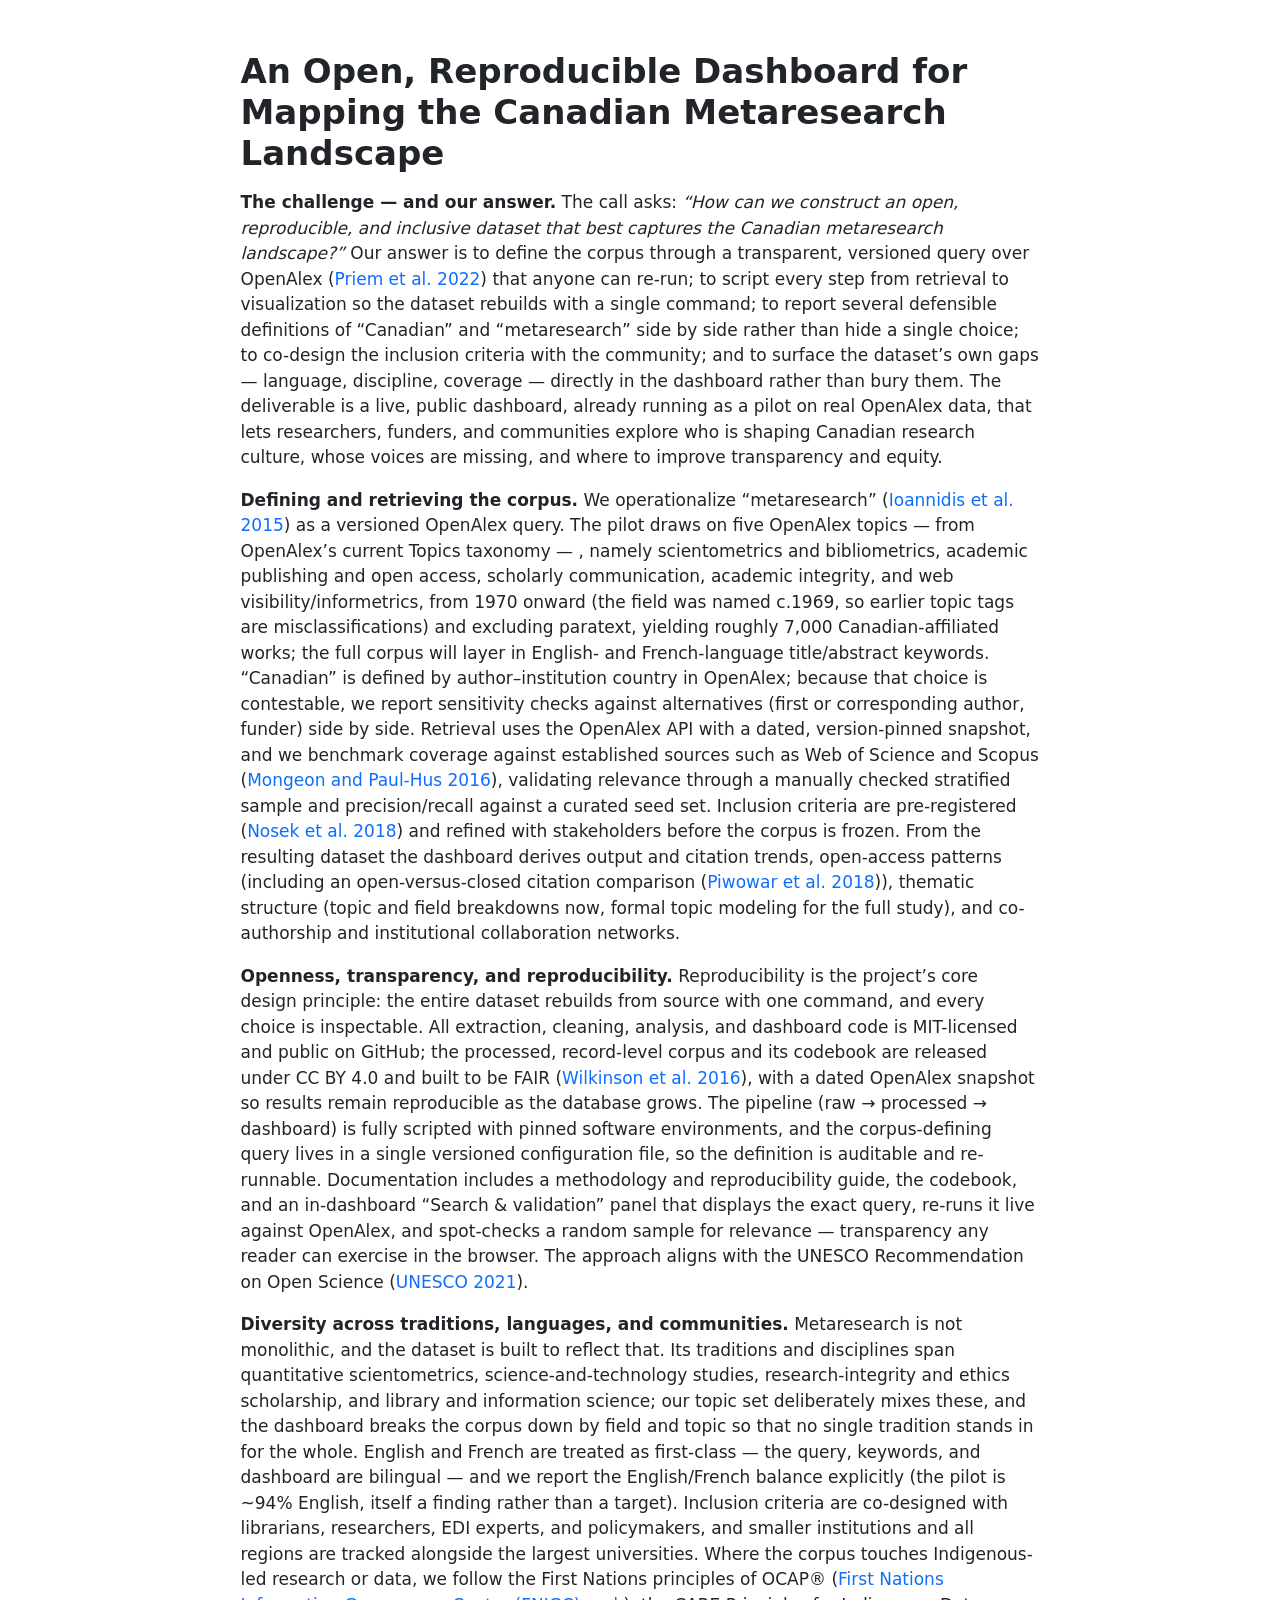
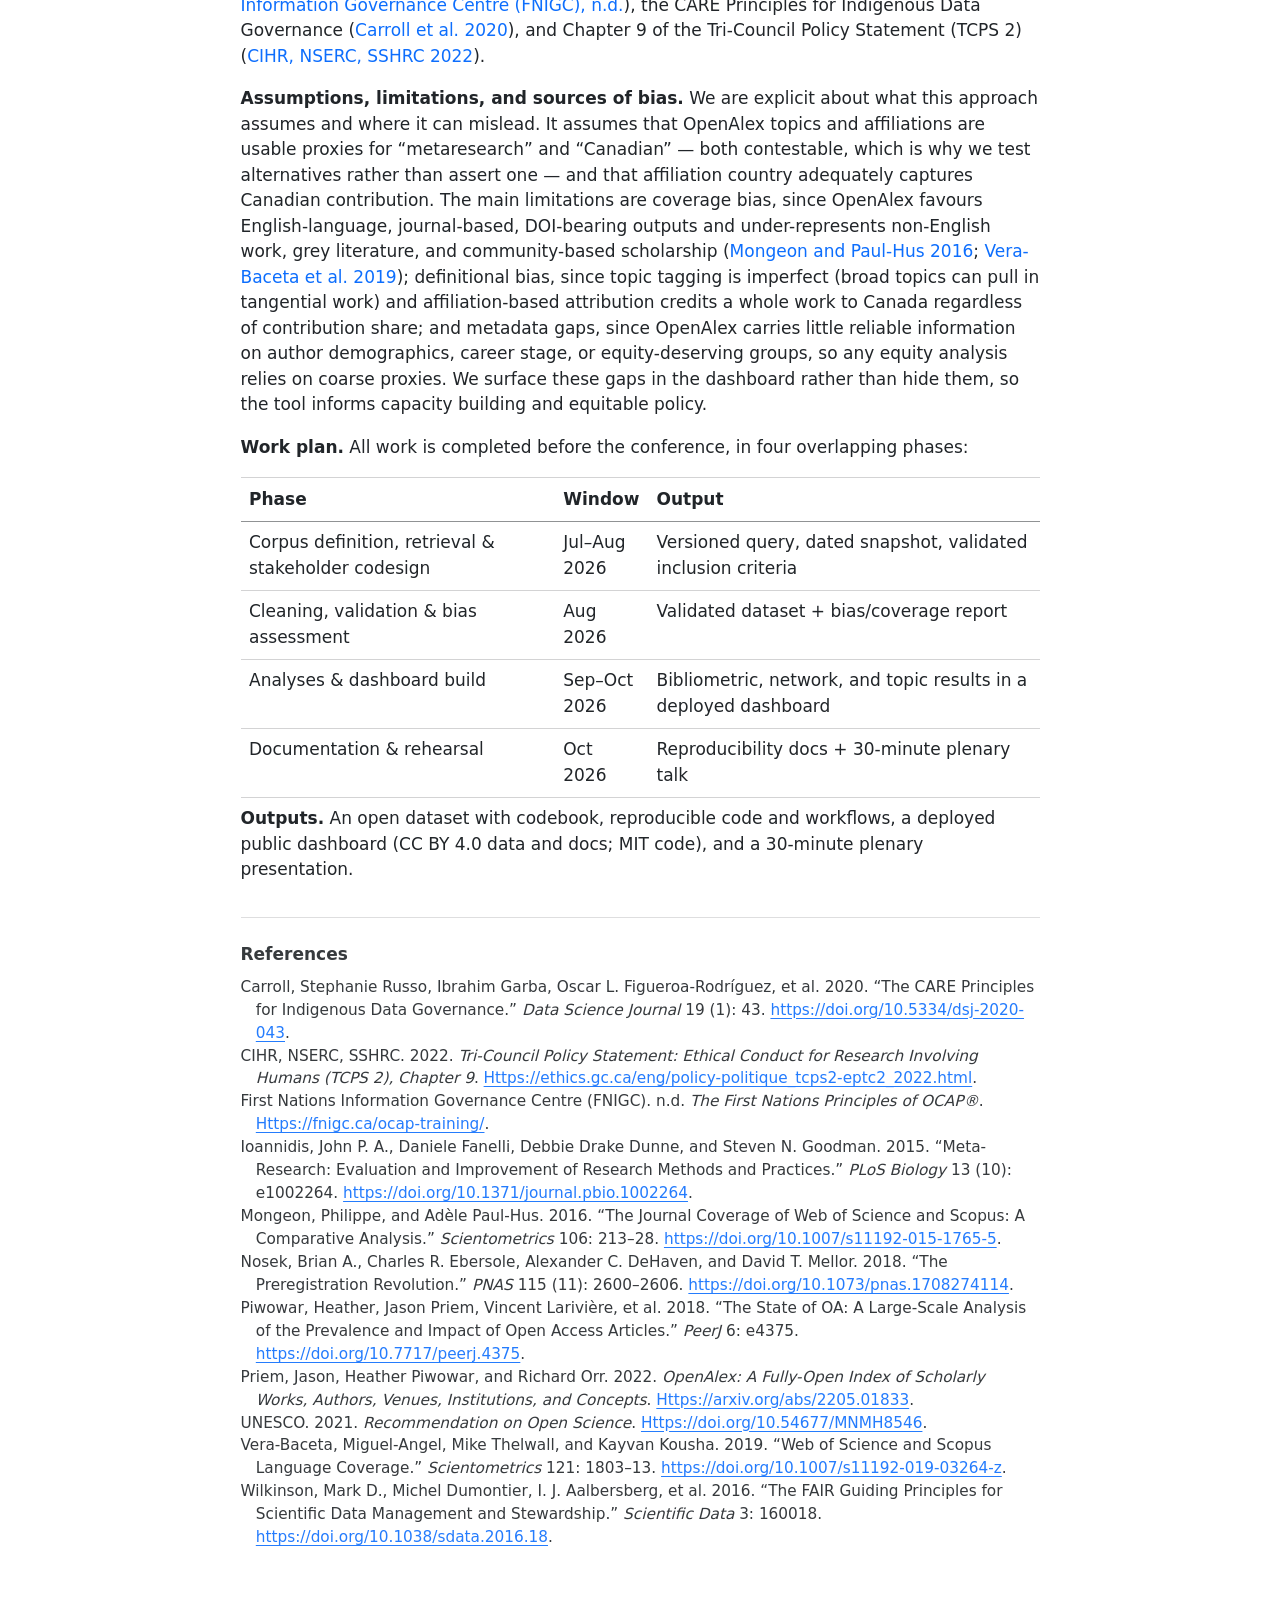
==== proposal/proposal.html @ a6f50c2b "Add 'Canadian' sensitivity panel (option 1) The proposal commits to reporting alternative definition" ====
<!DOCTYPE html>
<html xmlns="http://www.w3.org/1999/xhtml" lang="en" xml:lang="en"><head>

<meta charset="utf-8">
<meta name="generator" content="quarto-1.9.37">

<meta name="viewport" content="width=device-width, initial-scale=1.0, user-scalable=yes">


<title>proposal</title>
<style>
/* Default styles provided by pandoc.
** See https://pandoc.org/MANUAL.html#variables-for-html for config info.
*/
code{white-space: pre-wrap;}
span.smallcaps{font-variant: small-caps;}
div.columns{display: flex; gap: min(4vw, 1.5em);}
div.column{flex: auto; overflow-x: auto;}
div.hanging-indent{margin-left: 1.5em; text-indent: -1.5em;}
ul.task-list{list-style: none;}
ul.task-list li input[type="checkbox"] {
  width: 0.8em;
  margin: 0 0.8em 0.2em -1em; /* quarto-specific, see https://github.com/quarto-dev/quarto-cli/issues/4556 */ 
  vertical-align: middle;
}
/* CSS for citations */
div.csl-bib-body { }
div.csl-entry {
  clear: both;
}
.hanging-indent div.csl-entry {
  margin-left:2em;
  text-indent:-2em;
}
div.csl-left-margin {
  min-width:2em;
  float:left;
}
div.csl-right-inline {
  margin-left:2em;
  padding-left:1em;
}
div.csl-indent {
  margin-left: 2em;
}</style>


<script src="proposal_files/libs/clipboard/clipboard.min.js"></script>
<script src="proposal_files/libs/quarto-html/quarto.js" type="module"></script>
<script src="proposal_files/libs/quarto-html/tabsets/tabsets.js" type="module"></script>
<script src="proposal_files/libs/quarto-html/popper.min.js"></script>
<script src="proposal_files/libs/quarto-html/tippy.umd.min.js"></script>
<script src="proposal_files/libs/quarto-html/anchor.min.js"></script>
<link href="proposal_files/libs/quarto-html/tippy.css" rel="stylesheet">
<link href="proposal_files/libs/quarto-html/quarto-syntax-highlighting-7f8f88aac4f3542376d5c11b86a4c14d.css" rel="stylesheet" id="quarto-text-highlighting-styles">
<script src="proposal_files/libs/bootstrap/bootstrap.min.js"></script>
<link href="proposal_files/libs/bootstrap/bootstrap-icons.css" rel="stylesheet">
<link href="proposal_files/libs/bootstrap/bootstrap-138a6193a3bd40baf1e627da441a4734.min.css" rel="stylesheet" append-hash="true" id="quarto-bootstrap" data-mode="light">


</head>

<body class="fullcontent quarto-light">

<div id="quarto-content" class="page-columns page-rows-contents page-layout-article">

<main class="content" id="quarto-document-content">




<section id="an-open-reproducible-dashboard-for-mapping-the-canadian-metaresearch-landscape" class="level1">
<h1>An Open, Reproducible Dashboard for Mapping the Canadian Metaresearch Landscape</h1>
<p><strong>The challenge — and our answer.</strong> The call asks: <em>“How can we construct an open, reproducible, and inclusive dataset that best captures the Canadian metaresearch landscape?”</em> Our answer is to define the corpus through a transparent, versioned query over OpenAlex <span class="citation" data-cites="openalex">(<a href="#ref-openalex" role="doc-biblioref">Priem et al. 2022</a>)</span> that anyone can re-run; to script every step from retrieval to visualization so the dataset rebuilds with a single command; to report several defensible definitions of “Canadian” and “metaresearch” side by side rather than hide a single choice; to co-design the inclusion criteria with the community; and to surface the dataset’s own gaps — language, discipline, coverage — directly in the dashboard rather than bury them. The deliverable is a live, public dashboard, already running as a pilot on real OpenAlex data, that lets researchers, funders, and communities explore who is shaping Canadian research culture, whose voices are missing, and where to improve transparency and equity.</p>
<p><strong>Defining and retrieving the corpus.</strong> We operationalize “metaresearch” <span class="citation" data-cites="ioannidis2015metaresearch">(<a href="#ref-ioannidis2015metaresearch" role="doc-biblioref">Ioannidis et al. 2015</a>)</span> as a versioned OpenAlex query. The pilot draws on five OpenAlex topics — from OpenAlex’s current Topics taxonomy — , namely scientometrics and bibliometrics, academic publishing and open access, scholarly communication, academic integrity, and web visibility/informetrics, from 1970 onward (the field was named c.1969, so earlier topic tags are misclassifications) and excluding paratext, yielding roughly 7,000 Canadian-affiliated works; the full corpus will layer in English- and French-language title/abstract keywords. “Canadian” is defined by author–institution country in OpenAlex; because that choice is contestable, we report sensitivity checks against alternatives (first or corresponding author, funder) side by side. Retrieval uses the OpenAlex API with a dated, version-pinned snapshot, and we benchmark coverage against established sources such as Web of Science and Scopus <span class="citation" data-cites="mongeon2016coverage">(<a href="#ref-mongeon2016coverage" role="doc-biblioref">Mongeon and Paul-Hus 2016</a>)</span>, validating relevance through a manually checked stratified sample and precision/recall against a curated seed set. Inclusion criteria are pre-registered <span class="citation" data-cites="nosek2018preregistration">(<a href="#ref-nosek2018preregistration" role="doc-biblioref">Nosek et al. 2018</a>)</span> and refined with stakeholders before the corpus is frozen. From the resulting dataset the dashboard derives output and citation trends, open-access patterns (including an open-versus-closed citation comparison <span class="citation" data-cites="piwowar2018state">(<a href="#ref-piwowar2018state" role="doc-biblioref"><span class="nocase">Piwowar et al.</span> 2018</a>)</span>), thematic structure (topic and field breakdowns now, formal topic modeling for the full study), and co-authorship and institutional collaboration networks.</p>
<p><strong>Openness, transparency, and reproducibility.</strong> Reproducibility is the project’s core design principle: the entire dataset rebuilds from source with one command, and every choice is inspectable. All extraction, cleaning, analysis, and dashboard code is MIT-licensed and public on GitHub; the processed, record-level corpus and its codebook are released under CC BY 4.0 and built to be FAIR <span class="citation" data-cites="wilkinson2016fair">(<a href="#ref-wilkinson2016fair" role="doc-biblioref"><span class="nocase">Wilkinson et al.</span> 2016</a>)</span>, with a dated OpenAlex snapshot so results remain reproducible as the database grows. The pipeline (raw → processed → dashboard) is fully scripted with pinned software environments, and the corpus-defining query lives in a single versioned configuration file, so the definition is auditable and re-runnable. Documentation includes a methodology and reproducibility guide, the codebook, and an in-dashboard “Search &amp; validation” panel that displays the exact query, re-runs it live against OpenAlex, and spot-checks a random sample for relevance — transparency any reader can exercise in the browser. The approach aligns with the UNESCO Recommendation on Open Science <span class="citation" data-cites="unesco2021open">(<a href="#ref-unesco2021open" role="doc-biblioref">UNESCO 2021</a>)</span>.</p>
<p><strong>Diversity across traditions, languages, and communities.</strong> Metaresearch is not monolithic, and the dataset is built to reflect that. Its traditions and disciplines span quantitative scientometrics, science-and-technology studies, research-integrity and ethics scholarship, and library and information science; our topic set deliberately mixes these, and the dashboard breaks the corpus down by field and topic so that no single tradition stands in for the whole. English and French are treated as first-class — the query, keywords, and dashboard are bilingual — and we report the English/French balance explicitly (the pilot is ~94% English, itself a finding rather than a target). Inclusion criteria are co-designed with librarians, researchers, EDI experts, and policymakers, and smaller institutions and all regions are tracked alongside the largest universities. Where the corpus touches Indigenous-led research or data, we follow the First Nations principles of OCAP® <span class="citation" data-cites="fnigc_ocap">(<a href="#ref-fnigc_ocap" role="doc-biblioref">First Nations Information Governance Centre (FNIGC), n.d.</a>)</span>, the CARE Principles for Indigenous Data Governance <span class="citation" data-cites="carroll2020care">(<a href="#ref-carroll2020care" role="doc-biblioref"><span class="nocase">Carroll et al.</span> 2020</a>)</span>, and Chapter 9 of the Tri-Council Policy Statement (TCPS 2) <span class="citation" data-cites="tcps2_2022">(<a href="#ref-tcps2_2022" role="doc-biblioref">CIHR, NSERC, SSHRC 2022</a>)</span>.</p>
<p><strong>Assumptions, limitations, and sources of bias.</strong> We are explicit about what this approach assumes and where it can mislead. It assumes that OpenAlex topics and affiliations are usable proxies for “metaresearch” and “Canadian” — both contestable, which is why we test alternatives rather than assert one — and that affiliation country adequately captures Canadian contribution. The main limitations are coverage bias, since OpenAlex favours English-language, journal-based, DOI-bearing outputs and under-represents non-English work, grey literature, and community-based scholarship <span class="citation" data-cites="mongeon2016coverage vera2019language">(<a href="#ref-mongeon2016coverage" role="doc-biblioref">Mongeon and Paul-Hus 2016</a>; <a href="#ref-vera2019language" role="doc-biblioref">Vera-Baceta et al. 2019</a>)</span>; definitional bias, since topic tagging is imperfect (broad topics can pull in tangential work) and affiliation-based attribution credits a whole work to Canada regardless of contribution share; and metadata gaps, since OpenAlex carries little reliable information on author demographics, career stage, or equity-deserving groups, so any equity analysis relies on coarse proxies. We surface these gaps in the dashboard rather than hide them, so the tool informs capacity building and equitable policy.</p>
<p><strong>Work plan.</strong> All work is completed before the conference, in four overlapping phases:</p>
<table class="caption-top table">
<colgroup>
<col style="width: 40%">
<col style="width: 9%">
<col style="width: 50%">
</colgroup>
<thead>
<tr class="header">
<th>Phase</th>
<th>Window</th>
<th>Output</th>
</tr>
</thead>
<tbody>
<tr class="odd">
<td>Corpus definition, retrieval &amp; stakeholder codesign</td>
<td>Jul–Aug 2026</td>
<td>Versioned query, dated snapshot, validated inclusion criteria</td>
</tr>
<tr class="even">
<td>Cleaning, validation &amp; bias assessment</td>
<td>Aug 2026</td>
<td>Validated dataset + bias/coverage report</td>
</tr>
<tr class="odd">
<td>Analyses &amp; dashboard build</td>
<td>Sep–Oct 2026</td>
<td>Bibliometric, network, and topic results in a deployed dashboard</td>
</tr>
<tr class="even">
<td>Documentation &amp; rehearsal</td>
<td>Oct 2026</td>
<td>Reproducibility docs + 30-minute plenary talk</td>
</tr>
</tbody>
</table>
<p><strong>Outputs.</strong> An open dataset with codebook, reproducible code and workflows, a deployed public dashboard (CC BY 4.0 data and docs; MIT code), and a 30-minute plenary presentation.</p>
<section id="references" class="level2 unnumbered">


</section>
</section>

<div id="quarto-appendix" class="default"><section class="quarto-appendix-contents" role="doc-bibliography" id="quarto-bibliography"><h2 class="anchored quarto-appendix-heading">References</h2><div id="refs" class="references csl-bib-body hanging-indent" role="list">
<div id="ref-carroll2020care" class="csl-entry" role="listitem">
<span class="nocase">Carroll, Stephanie Russo, Ibrahim Garba, Oscar L. Figueroa-Rodrı́guez, et al.</span> 2020. <span>“The CARE Principles for Indigenous Data Governance.”</span> <em>Data Science Journal</em> 19 (1): 43. <a href="https://doi.org/10.5334/dsj-2020-043">https://doi.org/10.5334/dsj-2020-043</a>.
</div>
<div id="ref-tcps2_2022" class="csl-entry" role="listitem">
CIHR, NSERC, SSHRC. 2022. <em>Tri-Council Policy Statement: Ethical Conduct for Research Involving Humans (TCPS 2), Chapter 9</em>. <a href="https://ethics.gc.ca/eng/policy-politique_tcps2-eptc2_2022.html" class="uri">Https://ethics.gc.ca/eng/policy-politique_tcps2-eptc2_2022.html</a>.
</div>
<div id="ref-fnigc_ocap" class="csl-entry" role="listitem">
First Nations Information Governance Centre (FNIGC). n.d. <em>The First Nations Principles of OCAP®</em>. <a href="https://fnigc.ca/ocap-training/" class="uri">Https://fnigc.ca/ocap-training/</a>.
</div>
<div id="ref-ioannidis2015metaresearch" class="csl-entry" role="listitem">
Ioannidis, John P. A., Daniele Fanelli, Debbie Drake Dunne, and Steven N. Goodman. 2015. <span>“Meta-Research: Evaluation and Improvement of Research Methods and Practices.”</span> <em>PLoS Biology</em> 13 (10): e1002264. <a href="https://doi.org/10.1371/journal.pbio.1002264">https://doi.org/10.1371/journal.pbio.1002264</a>.
</div>
<div id="ref-mongeon2016coverage" class="csl-entry" role="listitem">
Mongeon, Philippe, and Adèle Paul-Hus. 2016. <span>“The Journal Coverage of Web of Science and Scopus: A Comparative Analysis.”</span> <em>Scientometrics</em> 106: 213–28. <a href="https://doi.org/10.1007/s11192-015-1765-5">https://doi.org/10.1007/s11192-015-1765-5</a>.
</div>
<div id="ref-nosek2018preregistration" class="csl-entry" role="listitem">
Nosek, Brian A., Charles R. Ebersole, Alexander C. DeHaven, and David T. Mellor. 2018. <span>“The Preregistration Revolution.”</span> <em>PNAS</em> 115 (11): 2600–2606. <a href="https://doi.org/10.1073/pnas.1708274114">https://doi.org/10.1073/pnas.1708274114</a>.
</div>
<div id="ref-piwowar2018state" class="csl-entry" role="listitem">
<span class="nocase">Piwowar, Heather, Jason Priem, Vincent Larivière, et al.</span> 2018. <span>“The State of OA: A Large-Scale Analysis of the Prevalence and Impact of Open Access Articles.”</span> <em>PeerJ</em> 6: e4375. <a href="https://doi.org/10.7717/peerj.4375">https://doi.org/10.7717/peerj.4375</a>.
</div>
<div id="ref-openalex" class="csl-entry" role="listitem">
Priem, Jason, Heather Piwowar, and Richard Orr. 2022. <em>OpenAlex: A Fully-Open Index of Scholarly Works, Authors, Venues, Institutions, and Concepts</em>. <a href="https://arxiv.org/abs/2205.01833" class="uri">Https://arxiv.org/abs/2205.01833</a>.
</div>
<div id="ref-unesco2021open" class="csl-entry" role="listitem">
UNESCO. 2021. <em>Recommendation on Open Science</em>. <a href="https://doi.org/10.54677/MNMH8546" class="uri">Https://doi.org/10.54677/MNMH8546</a>.
</div>
<div id="ref-vera2019language" class="csl-entry" role="listitem">
Vera-Baceta, Miguel-Angel, Mike Thelwall, and Kayvan Kousha. 2019. <span>“Web of Science and Scopus Language Coverage.”</span> <em>Scientometrics</em> 121: 1803–13. <a href="https://doi.org/10.1007/s11192-019-03264-z">https://doi.org/10.1007/s11192-019-03264-z</a>.
</div>
<div id="ref-wilkinson2016fair" class="csl-entry" role="listitem">
<span class="nocase">Wilkinson, Mark D., Michel Dumontier, I. J. Aalbersberg, et al.</span> 2016. <span>“The FAIR Guiding Principles for Scientific Data Management and Stewardship.”</span> <em>Scientific Data</em> 3: 160018. <a href="https://doi.org/10.1038/sdata.2016.18">https://doi.org/10.1038/sdata.2016.18</a>.
</div>
</div></section></div></main>
<!-- /main column -->
<script id="quarto-html-after-body" type="application/javascript">
  window.document.addEventListener("DOMContentLoaded", function (event) {
    const icon = "";
    const anchorJS = new window.AnchorJS();
    anchorJS.options = {
      placement: 'right',
      icon: icon
    };
    anchorJS.add('.anchored');
    const isCodeAnnotation = (el) => {
      for (const clz of el.classList) {
        if (clz.startsWith('code-annotation-')) {                     
          return true;
        }
      }
      return false;
    }
    const onCopySuccess = function(e) {
      // button target
      const button = e.trigger;
      // don't keep focus
      button.blur();
      // flash "checked"
      button.classList.add('code-copy-button-checked');
      var currentTitle = button.getAttribute("title");
      button.setAttribute("title", "Copied!");
      let tooltip;
      if (window.bootstrap) {
        button.setAttribute("data-bs-toggle", "tooltip");
        button.setAttribute("data-bs-placement", "left");
        button.setAttribute("data-bs-title", "Copied!");
        tooltip = new bootstrap.Tooltip(button, 
          { trigger: "manual", 
            customClass: "code-copy-button-tooltip",
            offset: [0, -8]});
        tooltip.show();    
      }
      setTimeout(function() {
        if (tooltip) {
          tooltip.hide();
          button.removeAttribute("data-bs-title");
          button.removeAttribute("data-bs-toggle");
          button.removeAttribute("data-bs-placement");
        }
        button.setAttribute("title", currentTitle);
        button.classList.remove('code-copy-button-checked');
      }, 1000);
      // clear code selection
      e.clearSelection();
    }
    const getTextToCopy = function(trigger) {
      const outerScaffold = trigger.parentElement.cloneNode(true);
      const codeEl = outerScaffold.querySelector('code');
      for (const childEl of codeEl.children) {
        if (isCodeAnnotation(childEl)) {
          childEl.remove();
        }
      }
      return codeEl.innerText;
    }
    const clipboard = new window.ClipboardJS('.code-copy-button:not([data-in-quarto-modal])', {
      text: getTextToCopy
    });
    clipboard.on('success', onCopySuccess);
    if (window.document.getElementById('quarto-embedded-source-code-modal')) {
      const clipboardModal = new window.ClipboardJS('.code-copy-button[data-in-quarto-modal]', {
        text: getTextToCopy,
        container: window.document.getElementById('quarto-embedded-source-code-modal')
      });
      clipboardModal.on('success', onCopySuccess);
    }
      var localhostRegex = new RegExp(/^(?:http|https):\/\/localhost\:?[0-9]*\//);
      var mailtoRegex = new RegExp(/^mailto:/);
        var filterRegex = new RegExp('/' + window.location.host + '/');
      var isInternal = (href) => {
          return filterRegex.test(href) || localhostRegex.test(href) || mailtoRegex.test(href);
      }
      // Inspect non-navigation links and adorn them if external
     var links = window.document.querySelectorAll('a[href]:not(.nav-link):not(.navbar-brand):not(.toc-action):not(.sidebar-link):not(.sidebar-item-toggle):not(.pagination-link):not(.no-external):not([aria-hidden]):not(.dropdown-item):not(.quarto-navigation-tool):not(.about-link)');
      for (var i=0; i<links.length; i++) {
        const link = links[i];
        if (!isInternal(link.href)) {
          // undo the damage that might have been done by quarto-nav.js in the case of
          // links that we want to consider external
          if (link.dataset.originalHref !== undefined) {
            link.href = link.dataset.originalHref;
          }
        }
      }
    function tippyHover(el, contentFn, onTriggerFn, onUntriggerFn) {
      const config = {
        allowHTML: true,
        maxWidth: 500,
        delay: 100,
        arrow: false,
        appendTo: function(el) {
            return el.parentElement;
        },
        interactive: true,
        interactiveBorder: 10,
        theme: 'quarto',
        placement: 'bottom-start',
      };
      if (contentFn) {
        config.content = contentFn;
      }
      if (onTriggerFn) {
        config.onTrigger = onTriggerFn;
      }
      if (onUntriggerFn) {
        config.onUntrigger = onUntriggerFn;
      }
      window.tippy(el, config); 
    }
    const noterefs = window.document.querySelectorAll('a[role="doc-noteref"]');
    for (var i=0; i<noterefs.length; i++) {
      const ref = noterefs[i];
      tippyHover(ref, function() {
        // use id or data attribute instead here
        let href = ref.getAttribute('data-footnote-href') || ref.getAttribute('href');
        try { href = new URL(href).hash; } catch {}
        const id = href.replace(/^#\/?/, "");
        const note = window.document.getElementById(id);
        if (note) {
          return note.innerHTML;
        } else {
          return "";
        }
      });
    }
    const xrefs = window.document.querySelectorAll('a.quarto-xref');
    const processXRef = (id, note) => {
      // Strip column container classes
      const stripColumnClz = (el) => {
        el.classList.remove("page-full", "page-columns");
        if (el.children) {
          for (const child of el.children) {
            stripColumnClz(child);
          }
        }
      }
      stripColumnClz(note)
      if (id === null || id.startsWith('sec-')) {
        // Special case sections, only their first couple elements
        const container = document.createElement("div");
        if (note.children && note.children.length > 2) {
          container.appendChild(note.children[0].cloneNode(true));
          for (let i = 1; i < note.children.length; i++) {
            const child = note.children[i];
            if (child.tagName === "P" && child.innerText === "") {
              continue;
            } else {
              container.appendChild(child.cloneNode(true));
              break;
            }
          }
          if (window.Quarto?.typesetMath) {
            window.Quarto.typesetMath(container);
          }
          return container.innerHTML
        } else {
          if (window.Quarto?.typesetMath) {
            window.Quarto.typesetMath(note);
          }
          return note.innerHTML;
        }
      } else {
        // Remove any anchor links if they are present
        const anchorLink = note.querySelector('a.anchorjs-link');
        if (anchorLink) {
          anchorLink.remove();
        }
        if (window.Quarto?.typesetMath) {
          window.Quarto.typesetMath(note);
        }
        if (note.classList.contains("callout")) {
          return note.outerHTML;
        } else {
          return note.innerHTML;
        }
      }
    }
    for (var i=0; i<xrefs.length; i++) {
      const xref = xrefs[i];
      tippyHover(xref, undefined, function(instance) {
        instance.disable();
        let url = xref.getAttribute('href');
        let hash = undefined; 
        if (url.startsWith('#')) {
          hash = url;
        } else {
          try { hash = new URL(url).hash; } catch {}
        }
        if (hash) {
          const id = hash.replace(/^#\/?/, "");
          const note = window.document.getElementById(id);
          if (note !== null) {
            try {
              const html = processXRef(id, note.cloneNode(true));
              instance.setContent(html);
            } finally {
              instance.enable();
              instance.show();
            }
          } else {
            // See if we can fetch this
            fetch(url.split('#')[0])
            .then(res => res.text())
            .then(html => {
              const parser = new DOMParser();
              const htmlDoc = parser.parseFromString(html, "text/html");
              const note = htmlDoc.getElementById(id);
              if (note !== null) {
                const html = processXRef(id, note);
                instance.setContent(html);
              } 
            }).finally(() => {
              instance.enable();
              instance.show();
            });
          }
        } else {
          // See if we can fetch a full url (with no hash to target)
          // This is a special case and we should probably do some content thinning / targeting
          fetch(url)
          .then(res => res.text())
          .then(html => {
            const parser = new DOMParser();
            const htmlDoc = parser.parseFromString(html, "text/html");
            const note = htmlDoc.querySelector('main.content');
            if (note !== null) {
              // This should only happen for chapter cross references
              // (since there is no id in the URL)
              // remove the first header
              if (note.children.length > 0 && note.children[0].tagName === "HEADER") {
                note.children[0].remove();
              }
              const html = processXRef(null, note);
              instance.setContent(html);
            } 
          }).finally(() => {
            instance.enable();
            instance.show();
          });
        }
      }, function(instance) {
      });
    }
        let selectedAnnoteEl;
        const selectorForAnnotation = ( cell, annotation) => {
          let cellAttr = 'data-code-cell="' + cell + '"';
          let lineAttr = 'data-code-annotation="' +  annotation + '"';
          const selector = 'span[' + cellAttr + '][' + lineAttr + ']';
          return selector;
        }
        const selectCodeLines = (annoteEl) => {
          const doc = window.document;
          const targetCell = annoteEl.getAttribute("data-target-cell");
          const targetAnnotation = annoteEl.getAttribute("data-target-annotation");
          const annoteSpan = window.document.querySelector(selectorForAnnotation(targetCell, targetAnnotation));
          const lines = annoteSpan.getAttribute("data-code-lines").split(",");
          const lineIds = lines.map((line) => {
            return targetCell + "-" + line;
          })
          let top = null;
          let height = null;
          let parent = null;
          if (lineIds.length > 0) {
              //compute the position of the single el (top and bottom and make a div)
              const el = window.document.getElementById(lineIds[0]);
              top = el.offsetTop;
              height = el.offsetHeight;
              parent = el.parentElement.parentElement;
            if (lineIds.length > 1) {
              const lastEl = window.document.getElementById(lineIds[lineIds.length - 1]);
              const bottom = lastEl.offsetTop + lastEl.offsetHeight;
              height = bottom - top;
            }
            if (top !== null && height !== null && parent !== null) {
              // cook up a div (if necessary) and position it 
              let div = window.document.getElementById("code-annotation-line-highlight");
              if (div === null) {
                div = window.document.createElement("div");
                div.setAttribute("id", "code-annotation-line-highlight");
                div.style.position = 'absolute';
                parent.appendChild(div);
              }
              div.style.top = top - 2 + "px";
              div.style.height = height + 4 + "px";
              div.style.left = 0;
              let gutterDiv = window.document.getElementById("code-annotation-line-highlight-gutter");
              if (gutterDiv === null) {
                gutterDiv = window.document.createElement("div");
                gutterDiv.setAttribute("id", "code-annotation-line-highlight-gutter");
                gutterDiv.style.position = 'absolute';
                const codeCell = window.document.getElementById(targetCell);
                const gutter = codeCell.querySelector('.code-annotation-gutter');
                gutter.appendChild(gutterDiv);
              }
              gutterDiv.style.top = top - 2 + "px";
              gutterDiv.style.height = height + 4 + "px";
            }
            selectedAnnoteEl = annoteEl;
          }
        };
        const unselectCodeLines = () => {
          const elementsIds = ["code-annotation-line-highlight", "code-annotation-line-highlight-gutter"];
          elementsIds.forEach((elId) => {
            const div = window.document.getElementById(elId);
            if (div) {
              div.remove();
            }
          });
          selectedAnnoteEl = undefined;
        };
          // Handle positioning of the toggle
      window.addEventListener(
        "resize",
        throttle(() => {
          elRect = undefined;
          if (selectedAnnoteEl) {
            selectCodeLines(selectedAnnoteEl);
          }
        }, 10)
      );
      function throttle(fn, ms) {
      let throttle = false;
      let timer;
        return (...args) => {
          if(!throttle) { // first call gets through
              fn.apply(this, args);
              throttle = true;
          } else { // all the others get throttled
              if(timer) clearTimeout(timer); // cancel #2
              timer = setTimeout(() => {
                fn.apply(this, args);
                timer = throttle = false;
              }, ms);
          }
        };
      }
        // Attach click handler to the DT
        const annoteDls = window.document.querySelectorAll('dt[data-target-cell]');
        for (const annoteDlNode of annoteDls) {
          annoteDlNode.addEventListener('click', (event) => {
            const clickedEl = event.target;
            if (clickedEl !== selectedAnnoteEl) {
              unselectCodeLines();
              const activeEl = window.document.querySelector('dt[data-target-cell].code-annotation-active');
              if (activeEl) {
                activeEl.classList.remove('code-annotation-active');
              }
              selectCodeLines(clickedEl);
              clickedEl.classList.add('code-annotation-active');
            } else {
              // Unselect the line
              unselectCodeLines();
              clickedEl.classList.remove('code-annotation-active');
            }
          });
        }
    const findCites = (el) => {
      const parentEl = el.parentElement;
      if (parentEl) {
        const cites = parentEl.dataset.cites;
        if (cites) {
          return {
            el,
            cites: cites.split(' ')
          };
        } else {
          return findCites(el.parentElement)
        }
      } else {
        return undefined;
      }
    };
    var bibliorefs = window.document.querySelectorAll('a[role="doc-biblioref"]');
    for (var i=0; i<bibliorefs.length; i++) {
      const ref = bibliorefs[i];
      const citeInfo = findCites(ref);
      if (citeInfo) {
        tippyHover(citeInfo.el, function() {
          var popup = window.document.createElement('div');
          citeInfo.cites.forEach(function(cite) {
            var citeDiv = window.document.createElement('div');
            citeDiv.classList.add('hanging-indent');
            citeDiv.classList.add('csl-entry');
            var biblioDiv = window.document.getElementById('ref-' + cite);
            if (biblioDiv) {
              citeDiv.innerHTML = biblioDiv.innerHTML;
            }
            popup.appendChild(citeDiv);
          });
          return popup.innerHTML;
        });
      }
    }
  });
  </script>
</div> <!-- /content -->




</body></html>
---- proposal/proposal_files/libs/quarto-html/tippy.css ----
.tippy-box[data-animation=fade][data-state=hidden]{opacity:0}[data-tippy-root]{max-width:calc(100vw - 10px)}.tippy-box{position:relative;background-color:#333;color:#fff;border-radius:4px;font-size:14px;line-height:1.4;white-space:normal;outline:0;transition-property:transform,visibility,opacity}.tippy-box[data-placement^=top]>.tippy-arrow{bottom:0}.tippy-box[data-placement^=top]>.tippy-arrow:before{bottom:-7px;left:0;border-width:8px 8px 0;border-top-color:initial;transform-origin:center top}.tippy-box[data-placement^=bottom]>.tippy-arrow{top:0}.tippy-box[data-placement^=bottom]>.tippy-arrow:before{top:-7px;left:0;border-width:0 8px 8px;border-bottom-color:initial;transform-origin:center bottom}.tippy-box[data-placement^=left]>.tippy-arrow{right:0}.tippy-box[data-placement^=left]>.tippy-arrow:before{border-width:8px 0 8px 8px;border-left-color:initial;right:-7px;transform-origin:center left}.tippy-box[data-placement^=right]>.tippy-arrow{left:0}.tippy-box[data-placement^=right]>.tippy-arrow:before{left:-7px;border-width:8px 8px 8px 0;border-right-color:initial;transform-origin:center right}.tippy-box[data-inertia][data-state=visible]{transition-timing-function:cubic-bezier(.54,1.5,.38,1.11)}.tippy-arrow{width:16px;height:16px;color:#333}.tippy-arrow:before{content:"";position:absolute;border-color:transparent;border-style:solid}.tippy-content{position:relative;padding:5px 9px;z-index:1}
---- proposal/proposal_files/libs/quarto-html/quarto-syntax-highlighting-7f8f88aac4f3542376d5c11b86a4c14d.css ----
/* quarto syntax highlight colors */
:root {
  --quarto-hl-ot-color: #003B4F;
  --quarto-hl-at-color: #657422;
  --quarto-hl-ss-color: #20794D;
  --quarto-hl-an-color: #5E5E5E;
  --quarto-hl-fu-color: #4758AB;
  --quarto-hl-st-color: #20794D;
  --quarto-hl-cf-color: #003B4F;
  --quarto-hl-op-color: #5E5E5E;
  --quarto-hl-er-color: #AD0000;
  --quarto-hl-bn-color: #AD0000;
  --quarto-hl-al-color: #AD0000;
  --quarto-hl-va-color: #111111;
  --quarto-hl-bu-color: inherit;
  --quarto-hl-ex-color: inherit;
  --quarto-hl-pp-color: #AD0000;
  --quarto-hl-in-color: #5E5E5E;
  --quarto-hl-vs-color: #20794D;
  --quarto-hl-wa-color: #5E5E5E;
  --quarto-hl-do-color: #5E5E5E;
  --quarto-hl-im-color: #00769E;
  --quarto-hl-ch-color: #20794D;
  --quarto-hl-dt-color: #AD0000;
  --quarto-hl-fl-color: #AD0000;
  --quarto-hl-co-color: #5E5E5E;
  --quarto-hl-cv-color: #5E5E5E;
  --quarto-hl-cn-color: #8f5902;
  --quarto-hl-sc-color: #5E5E5E;
  --quarto-hl-dv-color: #AD0000;
  --quarto-hl-kw-color: #003B4F;
}

/* other quarto variables */
:root {
  --quarto-font-monospace: SFMono-Regular, Menlo, Monaco, Consolas, "Liberation Mono", "Courier New", monospace;
}

/* syntax highlight based on Pandoc's rules */
pre > code.sourceCode > span {
  color: #003B4F;
}

code.sourceCode > span {
  color: #003B4F;
}

div.sourceCode,
div.sourceCode pre.sourceCode {
  color: #003B4F;
}

/* Normal */
code span {
  color: #003B4F;
}

/* Alert */
code span.al {
  color: #AD0000;
  font-style: inherit;
}

/* Annotation */
code span.an {
  color: #5E5E5E;
  font-style: inherit;
}

/* Attribute */
code span.at {
  color: #657422;
  font-style: inherit;
}

/* BaseN */
code span.bn {
  color: #AD0000;
  font-style: inherit;
}

/* BuiltIn */
code span.bu {
  font-style: inherit;
}

/* ControlFlow */
code span.cf {
  color: #003B4F;
  font-weight: bold;
  font-style: inherit;
}

/* Char */
code span.ch {
  color: #20794D;
  font-style: inherit;
}

/* Constant */
code span.cn {
  color: #8f5902;
  font-style: inherit;
}

/* Comment */
code span.co {
  color: #5E5E5E;
  font-style: inherit;
}

/* CommentVar */
code span.cv {
  color: #5E5E5E;
  font-style: italic;
}

/* Documentation */
code span.do {
  color: #5E5E5E;
  font-style: italic;
}

/* DataType */
code span.dt {
  color: #AD0000;
  font-style: inherit;
}

/* DecVal */
code span.dv {
  color: #AD0000;
  font-style: inherit;
}

/* Error */
code span.er {
  color: #AD0000;
  font-style: inherit;
}

/* Extension */
code span.ex {
  font-style: inherit;
}

/* Float */
code span.fl {
  color: #AD0000;
  font-style: inherit;
}

/* Function */
code span.fu {
  color: #4758AB;
  font-style: inherit;
}

/* Import */
code span.im {
  color: #00769E;
  font-style: inherit;
}

/* Information */
code span.in {
  color: #5E5E5E;
  font-style: inherit;
}

/* Keyword */
code span.kw {
  color: #003B4F;
  font-weight: bold;
  font-style: inherit;
}

/* Operator */
code span.op {
  color: #5E5E5E;
  font-style: inherit;
}

/* Other */
code span.ot {
  color: #003B4F;
  font-style: inherit;
}

/* Preprocessor */
code span.pp {
  color: #AD0000;
  font-style: inherit;
}

/* SpecialChar */
code span.sc {
  color: #5E5E5E;
  font-style: inherit;
}

/* SpecialString */
code span.ss {
  color: #20794D;
  font-style: inherit;
}

/* String */
code span.st {
  color: #20794D;
  font-style: inherit;
}

/* Variable */
code span.va {
  color: #111111;
  font-style: inherit;
}

/* VerbatimString */
code span.vs {
  color: #20794D;
  font-style: inherit;
}

/* Warning */
code span.wa {
  color: #5E5E5E;
  font-style: italic;
}

.prevent-inlining {
  content: "</";
}

/*# sourceMappingURL=789ad8cd35626ba772517505b42a116e.css.map */
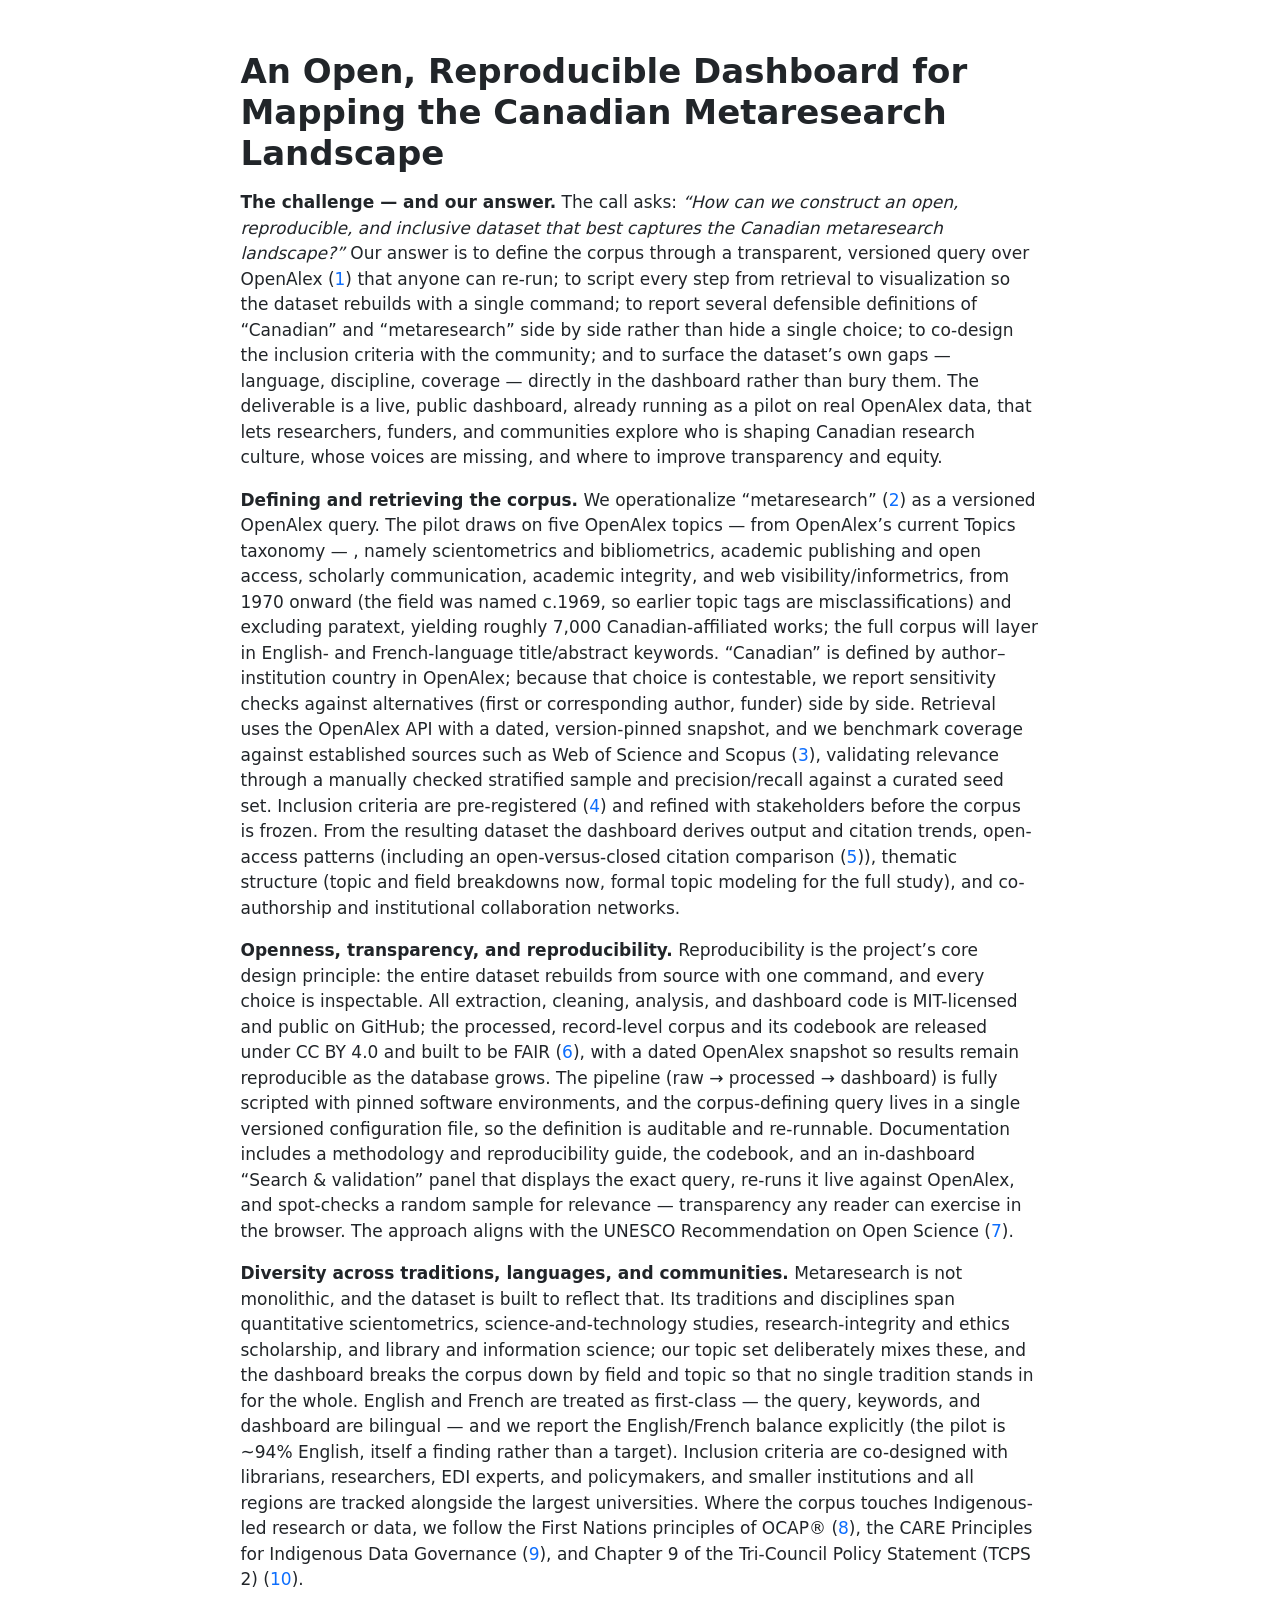
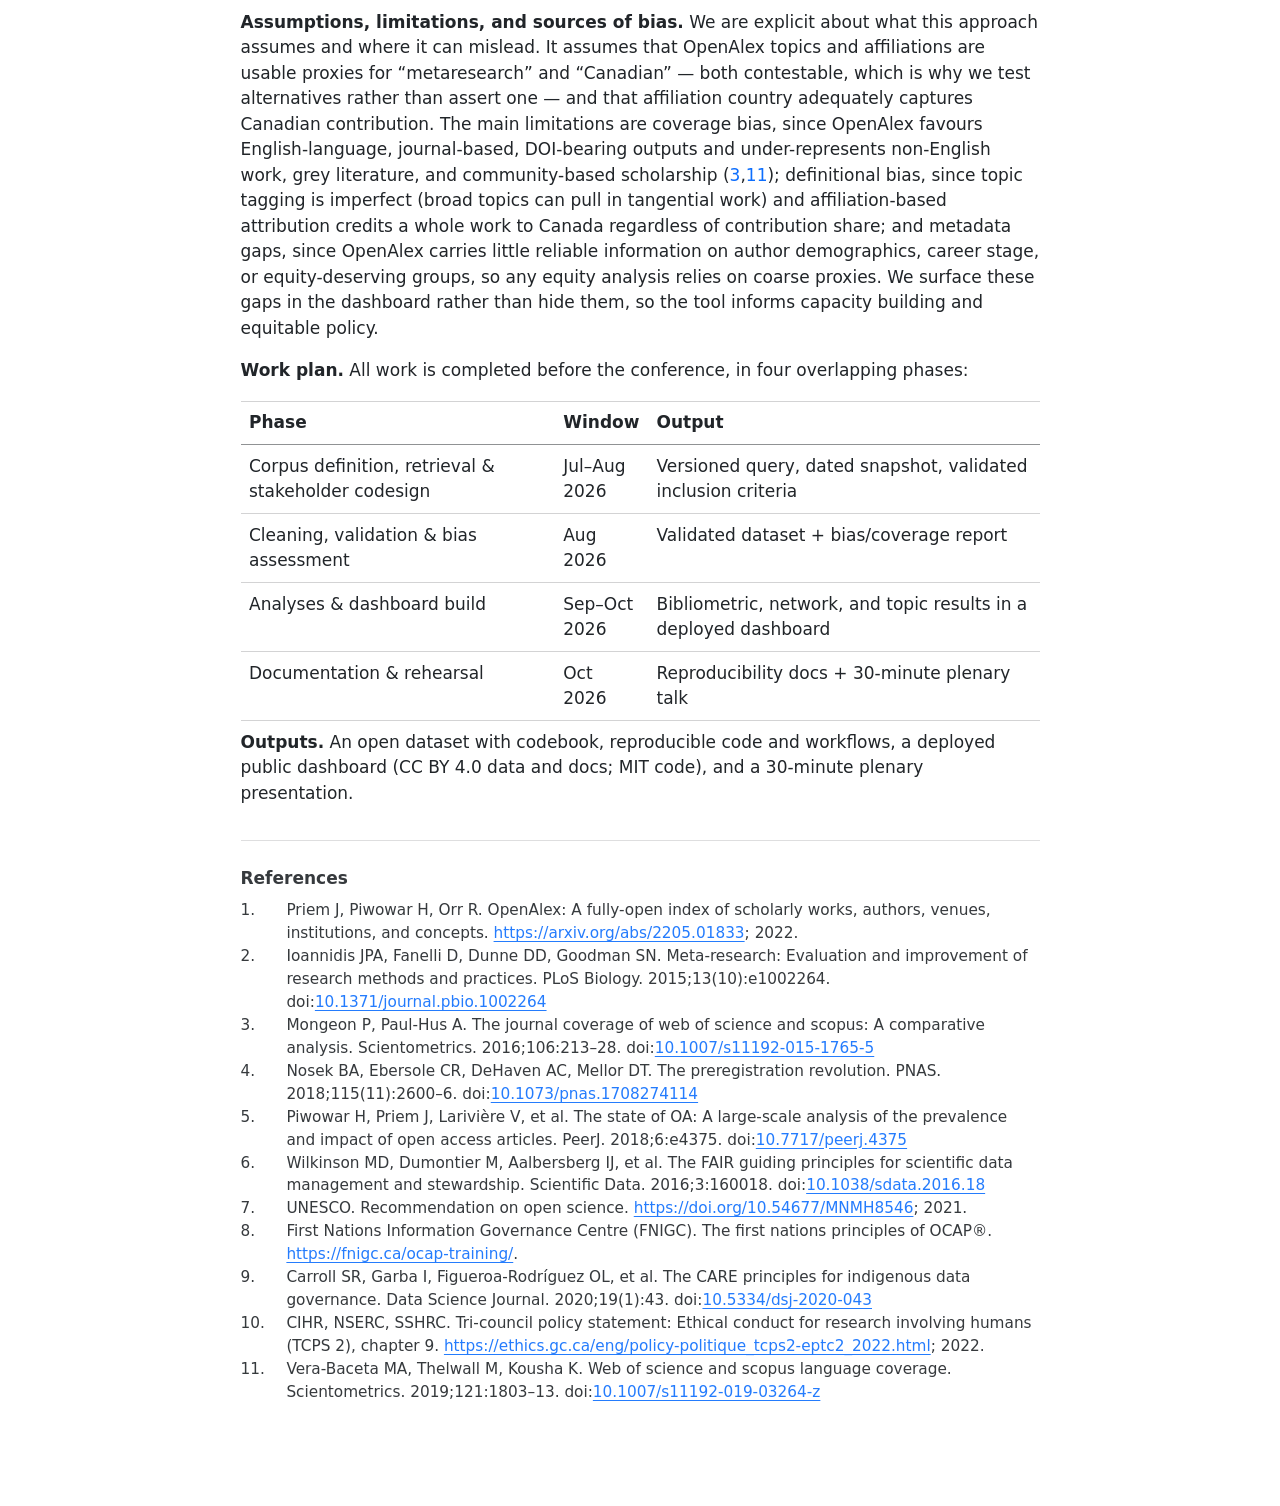
==== commit 04ec7cf0: "Update compiled proposal HTML and PDF with revised references" ====
--- a/proposal/proposal.html
+++ b/proposal/proposal.html
@@ -71,11 +71,11 @@
 
 <section id="an-open-reproducible-dashboard-for-mapping-the-canadian-metaresearch-landscape" class="level1">
 <h1>An Open, Reproducible Dashboard for Mapping the Canadian Metaresearch Landscape</h1>
-<p><strong>The challenge — and our answer.</strong> The call asks: <em>“How can we construct an open, reproducible, and inclusive dataset that best captures the Canadian metaresearch landscape?”</em> Our answer is to define the corpus through a transparent, versioned query over OpenAlex <span class="citation" data-cites="openalex">(<a href="#ref-openalex" role="doc-biblioref">Priem et al. 2022</a>)</span> that anyone can re-run; to script every step from retrieval to visualization so the dataset rebuilds with a single command; to report several defensible definitions of “Canadian” and “metaresearch” side by side rather than hide a single choice; to co-design the inclusion criteria with the community; and to surface the dataset’s own gaps — language, discipline, coverage — directly in the dashboard rather than bury them. The deliverable is a live, public dashboard, already running as a pilot on real OpenAlex data, that lets researchers, funders, and communities explore who is shaping Canadian research culture, whose voices are missing, and where to improve transparency and equity.</p>
-<p><strong>Defining and retrieving the corpus.</strong> We operationalize “metaresearch” <span class="citation" data-cites="ioannidis2015metaresearch">(<a href="#ref-ioannidis2015metaresearch" role="doc-biblioref">Ioannidis et al. 2015</a>)</span> as a versioned OpenAlex query. The pilot draws on five OpenAlex topics — from OpenAlex’s current Topics taxonomy — , namely scientometrics and bibliometrics, academic publishing and open access, scholarly communication, academic integrity, and web visibility/informetrics, from 1970 onward (the field was named c.1969, so earlier topic tags are misclassifications) and excluding paratext, yielding roughly 7,000 Canadian-affiliated works; the full corpus will layer in English- and French-language title/abstract keywords. “Canadian” is defined by author–institution country in OpenAlex; because that choice is contestable, we report sensitivity checks against alternatives (first or corresponding author, funder) side by side. Retrieval uses the OpenAlex API with a dated, version-pinned snapshot, and we benchmark coverage against established sources such as Web of Science and Scopus <span class="citation" data-cites="mongeon2016coverage">(<a href="#ref-mongeon2016coverage" role="doc-biblioref">Mongeon and Paul-Hus 2016</a>)</span>, validating relevance through a manually checked stratified sample and precision/recall against a curated seed set. Inclusion criteria are pre-registered <span class="citation" data-cites="nosek2018preregistration">(<a href="#ref-nosek2018preregistration" role="doc-biblioref">Nosek et al. 2018</a>)</span> and refined with stakeholders before the corpus is frozen. From the resulting dataset the dashboard derives output and citation trends, open-access patterns (including an open-versus-closed citation comparison <span class="citation" data-cites="piwowar2018state">(<a href="#ref-piwowar2018state" role="doc-biblioref"><span class="nocase">Piwowar et al.</span> 2018</a>)</span>), thematic structure (topic and field breakdowns now, formal topic modeling for the full study), and co-authorship and institutional collaboration networks.</p>
-<p><strong>Openness, transparency, and reproducibility.</strong> Reproducibility is the project’s core design principle: the entire dataset rebuilds from source with one command, and every choice is inspectable. All extraction, cleaning, analysis, and dashboard code is MIT-licensed and public on GitHub; the processed, record-level corpus and its codebook are released under CC BY 4.0 and built to be FAIR <span class="citation" data-cites="wilkinson2016fair">(<a href="#ref-wilkinson2016fair" role="doc-biblioref"><span class="nocase">Wilkinson et al.</span> 2016</a>)</span>, with a dated OpenAlex snapshot so results remain reproducible as the database grows. The pipeline (raw → processed → dashboard) is fully scripted with pinned software environments, and the corpus-defining query lives in a single versioned configuration file, so the definition is auditable and re-runnable. Documentation includes a methodology and reproducibility guide, the codebook, and an in-dashboard “Search &amp; validation” panel that displays the exact query, re-runs it live against OpenAlex, and spot-checks a random sample for relevance — transparency any reader can exercise in the browser. The approach aligns with the UNESCO Recommendation on Open Science <span class="citation" data-cites="unesco2021open">(<a href="#ref-unesco2021open" role="doc-biblioref">UNESCO 2021</a>)</span>.</p>
-<p><strong>Diversity across traditions, languages, and communities.</strong> Metaresearch is not monolithic, and the dataset is built to reflect that. Its traditions and disciplines span quantitative scientometrics, science-and-technology studies, research-integrity and ethics scholarship, and library and information science; our topic set deliberately mixes these, and the dashboard breaks the corpus down by field and topic so that no single tradition stands in for the whole. English and French are treated as first-class — the query, keywords, and dashboard are bilingual — and we report the English/French balance explicitly (the pilot is ~94% English, itself a finding rather than a target). Inclusion criteria are co-designed with librarians, researchers, EDI experts, and policymakers, and smaller institutions and all regions are tracked alongside the largest universities. Where the corpus touches Indigenous-led research or data, we follow the First Nations principles of OCAP® <span class="citation" data-cites="fnigc_ocap">(<a href="#ref-fnigc_ocap" role="doc-biblioref">First Nations Information Governance Centre (FNIGC), n.d.</a>)</span>, the CARE Principles for Indigenous Data Governance <span class="citation" data-cites="carroll2020care">(<a href="#ref-carroll2020care" role="doc-biblioref"><span class="nocase">Carroll et al.</span> 2020</a>)</span>, and Chapter 9 of the Tri-Council Policy Statement (TCPS 2) <span class="citation" data-cites="tcps2_2022">(<a href="#ref-tcps2_2022" role="doc-biblioref">CIHR, NSERC, SSHRC 2022</a>)</span>.</p>
-<p><strong>Assumptions, limitations, and sources of bias.</strong> We are explicit about what this approach assumes and where it can mislead. It assumes that OpenAlex topics and affiliations are usable proxies for “metaresearch” and “Canadian” — both contestable, which is why we test alternatives rather than assert one — and that affiliation country adequately captures Canadian contribution. The main limitations are coverage bias, since OpenAlex favours English-language, journal-based, DOI-bearing outputs and under-represents non-English work, grey literature, and community-based scholarship <span class="citation" data-cites="mongeon2016coverage vera2019language">(<a href="#ref-mongeon2016coverage" role="doc-biblioref">Mongeon and Paul-Hus 2016</a>; <a href="#ref-vera2019language" role="doc-biblioref">Vera-Baceta et al. 2019</a>)</span>; definitional bias, since topic tagging is imperfect (broad topics can pull in tangential work) and affiliation-based attribution credits a whole work to Canada regardless of contribution share; and metadata gaps, since OpenAlex carries little reliable information on author demographics, career stage, or equity-deserving groups, so any equity analysis relies on coarse proxies. We surface these gaps in the dashboard rather than hide them, so the tool informs capacity building and equitable policy.</p>
+<p><strong>The challenge — and our answer.</strong> The call asks: <em>“How can we construct an open, reproducible, and inclusive dataset that best captures the Canadian metaresearch landscape?”</em> Our answer is to define the corpus through a transparent, versioned query over OpenAlex <span class="citation" data-cites="openalex">(<a href="#ref-openalex" role="doc-biblioref">1</a>)</span> that anyone can re-run; to script every step from retrieval to visualization so the dataset rebuilds with a single command; to report several defensible definitions of “Canadian” and “metaresearch” side by side rather than hide a single choice; to co-design the inclusion criteria with the community; and to surface the dataset’s own gaps — language, discipline, coverage — directly in the dashboard rather than bury them. The deliverable is a live, public dashboard, already running as a pilot on real OpenAlex data, that lets researchers, funders, and communities explore who is shaping Canadian research culture, whose voices are missing, and where to improve transparency and equity.</p>
+<p><strong>Defining and retrieving the corpus.</strong> We operationalize “metaresearch” <span class="citation" data-cites="ioannidis2015metaresearch">(<a href="#ref-ioannidis2015metaresearch" role="doc-biblioref">2</a>)</span> as a versioned OpenAlex query. The pilot draws on five OpenAlex topics — from OpenAlex’s current Topics taxonomy — , namely scientometrics and bibliometrics, academic publishing and open access, scholarly communication, academic integrity, and web visibility/informetrics, from 1970 onward (the field was named c.1969, so earlier topic tags are misclassifications) and excluding paratext, yielding roughly 7,000 Canadian-affiliated works; the full corpus will layer in English- and French-language title/abstract keywords. “Canadian” is defined by author–institution country in OpenAlex; because that choice is contestable, we report sensitivity checks against alternatives (first or corresponding author, funder) side by side. Retrieval uses the OpenAlex API with a dated, version-pinned snapshot, and we benchmark coverage against established sources such as Web of Science and Scopus <span class="citation" data-cites="mongeon2016coverage">(<a href="#ref-mongeon2016coverage" role="doc-biblioref">3</a>)</span>, validating relevance through a manually checked stratified sample and precision/recall against a curated seed set. Inclusion criteria are pre-registered <span class="citation" data-cites="nosek2018preregistration">(<a href="#ref-nosek2018preregistration" role="doc-biblioref">4</a>)</span> and refined with stakeholders before the corpus is frozen. From the resulting dataset the dashboard derives output and citation trends, open-access patterns (including an open-versus-closed citation comparison <span class="citation" data-cites="piwowar2018state">(<a href="#ref-piwowar2018state" role="doc-biblioref">5</a>)</span>), thematic structure (topic and field breakdowns now, formal topic modeling for the full study), and co-authorship and institutional collaboration networks.</p>
+<p><strong>Openness, transparency, and reproducibility.</strong> Reproducibility is the project’s core design principle: the entire dataset rebuilds from source with one command, and every choice is inspectable. All extraction, cleaning, analysis, and dashboard code is MIT-licensed and public on GitHub; the processed, record-level corpus and its codebook are released under CC BY 4.0 and built to be FAIR <span class="citation" data-cites="wilkinson2016fair">(<a href="#ref-wilkinson2016fair" role="doc-biblioref">6</a>)</span>, with a dated OpenAlex snapshot so results remain reproducible as the database grows. The pipeline (raw → processed → dashboard) is fully scripted with pinned software environments, and the corpus-defining query lives in a single versioned configuration file, so the definition is auditable and re-runnable. Documentation includes a methodology and reproducibility guide, the codebook, and an in-dashboard “Search &amp; validation” panel that displays the exact query, re-runs it live against OpenAlex, and spot-checks a random sample for relevance — transparency any reader can exercise in the browser. The approach aligns with the UNESCO Recommendation on Open Science <span class="citation" data-cites="unesco2021open">(<a href="#ref-unesco2021open" role="doc-biblioref">7</a>)</span>.</p>
+<p><strong>Diversity across traditions, languages, and communities.</strong> Metaresearch is not monolithic, and the dataset is built to reflect that. Its traditions and disciplines span quantitative scientometrics, science-and-technology studies, research-integrity and ethics scholarship, and library and information science; our topic set deliberately mixes these, and the dashboard breaks the corpus down by field and topic so that no single tradition stands in for the whole. English and French are treated as first-class — the query, keywords, and dashboard are bilingual — and we report the English/French balance explicitly (the pilot is ~94% English, itself a finding rather than a target). Inclusion criteria are co-designed with librarians, researchers, EDI experts, and policymakers, and smaller institutions and all regions are tracked alongside the largest universities. Where the corpus touches Indigenous-led research or data, we follow the First Nations principles of OCAP® <span class="citation" data-cites="fnigc_ocap">(<a href="#ref-fnigc_ocap" role="doc-biblioref">8</a>)</span>, the CARE Principles for Indigenous Data Governance <span class="citation" data-cites="carroll2020care">(<a href="#ref-carroll2020care" role="doc-biblioref">9</a>)</span>, and Chapter 9 of the Tri-Council Policy Statement (TCPS 2) <span class="citation" data-cites="tcps2_2022">(<a href="#ref-tcps2_2022" role="doc-biblioref">10</a>)</span>.</p>
+<p><strong>Assumptions, limitations, and sources of bias.</strong> We are explicit about what this approach assumes and where it can mislead. It assumes that OpenAlex topics and affiliations are usable proxies for “metaresearch” and “Canadian” — both contestable, which is why we test alternatives rather than assert one — and that affiliation country adequately captures Canadian contribution. The main limitations are coverage bias, since OpenAlex favours English-language, journal-based, DOI-bearing outputs and under-represents non-English work, grey literature, and community-based scholarship <span class="citation" data-cites="mongeon2016coverage vera2019language">(<a href="#ref-mongeon2016coverage" role="doc-biblioref">3</a>,<a href="#ref-vera2019language" role="doc-biblioref">11</a>)</span>; definitional bias, since topic tagging is imperfect (broad topics can pull in tangential work) and affiliation-based attribution credits a whole work to Canada regardless of contribution share; and metadata gaps, since OpenAlex carries little reliable information on author demographics, career stage, or equity-deserving groups, so any equity analysis relies on coarse proxies. We surface these gaps in the dashboard rather than hide them, so the tool informs capacity building and equitable policy.</p>
 <p><strong>Work plan.</strong> All work is completed before the conference, in four overlapping phases:</p>
 <table class="caption-top table">
 <colgroup>
@@ -120,39 +120,39 @@
 </section>
 </section>
 
-<div id="quarto-appendix" class="default"><section class="quarto-appendix-contents" role="doc-bibliography" id="quarto-bibliography"><h2 class="anchored quarto-appendix-heading">References</h2><div id="refs" class="references csl-bib-body hanging-indent" role="list">
+<div id="quarto-appendix" class="default"><section class="quarto-appendix-contents" role="doc-bibliography" id="quarto-bibliography"><h2 class="anchored quarto-appendix-heading">References</h2><div id="refs" class="references csl-bib-body" role="list">
+<div id="ref-openalex" class="csl-entry" role="listitem">
+<div class="csl-left-margin">1. </div><div class="csl-right-inline">Priem J, Piwowar H, Orr R. OpenAlex: A fully-open index of scholarly works, authors, venues, institutions, and concepts. <a href="https://arxiv.org/abs/2205.01833" class="uri">https://arxiv.org/abs/2205.01833</a>; 2022.</div>
+</div>
+<div id="ref-ioannidis2015metaresearch" class="csl-entry" role="listitem">
+<div class="csl-left-margin">2. </div><div class="csl-right-inline">Ioannidis JPA, Fanelli D, Dunne DD, Goodman SN. Meta-research: Evaluation and improvement of research methods and practices. PLoS Biology. 2015;13(10):e1002264. doi:<a href="https://doi.org/10.1371/journal.pbio.1002264">10.1371/journal.pbio.1002264</a></div>
+</div>
+<div id="ref-mongeon2016coverage" class="csl-entry" role="listitem">
+<div class="csl-left-margin">3. </div><div class="csl-right-inline">Mongeon P, Paul-Hus A. The journal coverage of web of science and scopus: A comparative analysis. Scientometrics. 2016;106:213–28. doi:<a href="https://doi.org/10.1007/s11192-015-1765-5">10.1007/s11192-015-1765-5</a></div>
+</div>
+<div id="ref-nosek2018preregistration" class="csl-entry" role="listitem">
+<div class="csl-left-margin">4. </div><div class="csl-right-inline">Nosek BA, Ebersole CR, DeHaven AC, Mellor DT. The preregistration revolution. PNAS. 2018;115(11):2600–6. doi:<a href="https://doi.org/10.1073/pnas.1708274114">10.1073/pnas.1708274114</a></div>
+</div>
+<div id="ref-piwowar2018state" class="csl-entry" role="listitem">
+<div class="csl-left-margin">5. </div><div class="csl-right-inline"><span class="nocase">Piwowar H, Priem J, Larivière V, et al.</span> The state of OA: A large-scale analysis of the prevalence and impact of open access articles. PeerJ. 2018;6:e4375. doi:<a href="https://doi.org/10.7717/peerj.4375">10.7717/peerj.4375</a></div>
+</div>
+<div id="ref-wilkinson2016fair" class="csl-entry" role="listitem">
+<div class="csl-left-margin">6. </div><div class="csl-right-inline"><span class="nocase">Wilkinson MD, Dumontier M, Aalbersberg IJ, et al.</span> The FAIR guiding principles for scientific data management and stewardship. Scientific Data. 2016;3:160018. doi:<a href="https://doi.org/10.1038/sdata.2016.18">10.1038/sdata.2016.18</a></div>
+</div>
+<div id="ref-unesco2021open" class="csl-entry" role="listitem">
+<div class="csl-left-margin">7. </div><div class="csl-right-inline">UNESCO. Recommendation on open science. <a href="https://doi.org/10.54677/MNMH8546" class="uri">https://doi.org/10.54677/MNMH8546</a>; 2021.</div>
+</div>
+<div id="ref-fnigc_ocap" class="csl-entry" role="listitem">
+<div class="csl-left-margin">8. </div><div class="csl-right-inline">First Nations Information Governance Centre (FNIGC). The first nations principles of OCAP®. <a href="https://fnigc.ca/ocap-training/" class="uri">https://fnigc.ca/ocap-training/</a>.</div>
+</div>
 <div id="ref-carroll2020care" class="csl-entry" role="listitem">
-<span class="nocase">Carroll, Stephanie Russo, Ibrahim Garba, Oscar L. Figueroa-Rodrı́guez, et al.</span> 2020. <span>“The CARE Principles for Indigenous Data Governance.”</span> <em>Data Science Journal</em> 19 (1): 43. <a href="https://doi.org/10.5334/dsj-2020-043">https://doi.org/10.5334/dsj-2020-043</a>.
+<div class="csl-left-margin">9. </div><div class="csl-right-inline"><span class="nocase">Carroll SR, Garba I, Figueroa-Rodrı́guez OL, et al.</span> The CARE principles for indigenous data governance. Data Science Journal. 2020;19(1):43. doi:<a href="https://doi.org/10.5334/dsj-2020-043">10.5334/dsj-2020-043</a></div>
 </div>
 <div id="ref-tcps2_2022" class="csl-entry" role="listitem">
-CIHR, NSERC, SSHRC. 2022. <em>Tri-Council Policy Statement: Ethical Conduct for Research Involving Humans (TCPS 2), Chapter 9</em>. <a href="https://ethics.gc.ca/eng/policy-politique_tcps2-eptc2_2022.html" class="uri">Https://ethics.gc.ca/eng/policy-politique_tcps2-eptc2_2022.html</a>.
-</div>
-<div id="ref-fnigc_ocap" class="csl-entry" role="listitem">
-First Nations Information Governance Centre (FNIGC). n.d. <em>The First Nations Principles of OCAP®</em>. <a href="https://fnigc.ca/ocap-training/" class="uri">Https://fnigc.ca/ocap-training/</a>.
-</div>
-<div id="ref-ioannidis2015metaresearch" class="csl-entry" role="listitem">
-Ioannidis, John P. A., Daniele Fanelli, Debbie Drake Dunne, and Steven N. Goodman. 2015. <span>“Meta-Research: Evaluation and Improvement of Research Methods and Practices.”</span> <em>PLoS Biology</em> 13 (10): e1002264. <a href="https://doi.org/10.1371/journal.pbio.1002264">https://doi.org/10.1371/journal.pbio.1002264</a>.
-</div>
-<div id="ref-mongeon2016coverage" class="csl-entry" role="listitem">
-Mongeon, Philippe, and Adèle Paul-Hus. 2016. <span>“The Journal Coverage of Web of Science and Scopus: A Comparative Analysis.”</span> <em>Scientometrics</em> 106: 213–28. <a href="https://doi.org/10.1007/s11192-015-1765-5">https://doi.org/10.1007/s11192-015-1765-5</a>.
-</div>
-<div id="ref-nosek2018preregistration" class="csl-entry" role="listitem">
-Nosek, Brian A., Charles R. Ebersole, Alexander C. DeHaven, and David T. Mellor. 2018. <span>“The Preregistration Revolution.”</span> <em>PNAS</em> 115 (11): 2600–2606. <a href="https://doi.org/10.1073/pnas.1708274114">https://doi.org/10.1073/pnas.1708274114</a>.
-</div>
-<div id="ref-piwowar2018state" class="csl-entry" role="listitem">
-<span class="nocase">Piwowar, Heather, Jason Priem, Vincent Larivière, et al.</span> 2018. <span>“The State of OA: A Large-Scale Analysis of the Prevalence and Impact of Open Access Articles.”</span> <em>PeerJ</em> 6: e4375. <a href="https://doi.org/10.7717/peerj.4375">https://doi.org/10.7717/peerj.4375</a>.
-</div>
-<div id="ref-openalex" class="csl-entry" role="listitem">
-Priem, Jason, Heather Piwowar, and Richard Orr. 2022. <em>OpenAlex: A Fully-Open Index of Scholarly Works, Authors, Venues, Institutions, and Concepts</em>. <a href="https://arxiv.org/abs/2205.01833" class="uri">Https://arxiv.org/abs/2205.01833</a>.
-</div>
-<div id="ref-unesco2021open" class="csl-entry" role="listitem">
-UNESCO. 2021. <em>Recommendation on Open Science</em>. <a href="https://doi.org/10.54677/MNMH8546" class="uri">Https://doi.org/10.54677/MNMH8546</a>.
+<div class="csl-left-margin">10. </div><div class="csl-right-inline">CIHR, NSERC, SSHRC. Tri-council policy statement: Ethical conduct for research involving humans (TCPS 2), chapter 9. <a href="https://ethics.gc.ca/eng/policy-politique_tcps2-eptc2_2022.html" class="uri">https://ethics.gc.ca/eng/policy-politique_tcps2-eptc2_2022.html</a>; 2022.</div>
 </div>
 <div id="ref-vera2019language" class="csl-entry" role="listitem">
-Vera-Baceta, Miguel-Angel, Mike Thelwall, and Kayvan Kousha. 2019. <span>“Web of Science and Scopus Language Coverage.”</span> <em>Scientometrics</em> 121: 1803–13. <a href="https://doi.org/10.1007/s11192-019-03264-z">https://doi.org/10.1007/s11192-019-03264-z</a>.
-</div>
-<div id="ref-wilkinson2016fair" class="csl-entry" role="listitem">
-<span class="nocase">Wilkinson, Mark D., Michel Dumontier, I. J. Aalbersberg, et al.</span> 2016. <span>“The FAIR Guiding Principles for Scientific Data Management and Stewardship.”</span> <em>Scientific Data</em> 3: 160018. <a href="https://doi.org/10.1038/sdata.2016.18">https://doi.org/10.1038/sdata.2016.18</a>.
+<div class="csl-left-margin">11. </div><div class="csl-right-inline">Vera-Baceta MA, Thelwall M, Kousha K. Web of science and scopus language coverage. Scientometrics. 2019;121:1803–13. doi:<a href="https://doi.org/10.1007/s11192-019-03264-z">10.1007/s11192-019-03264-z</a></div>
 </div>
 </div></section></div></main>
 <!-- /main column -->
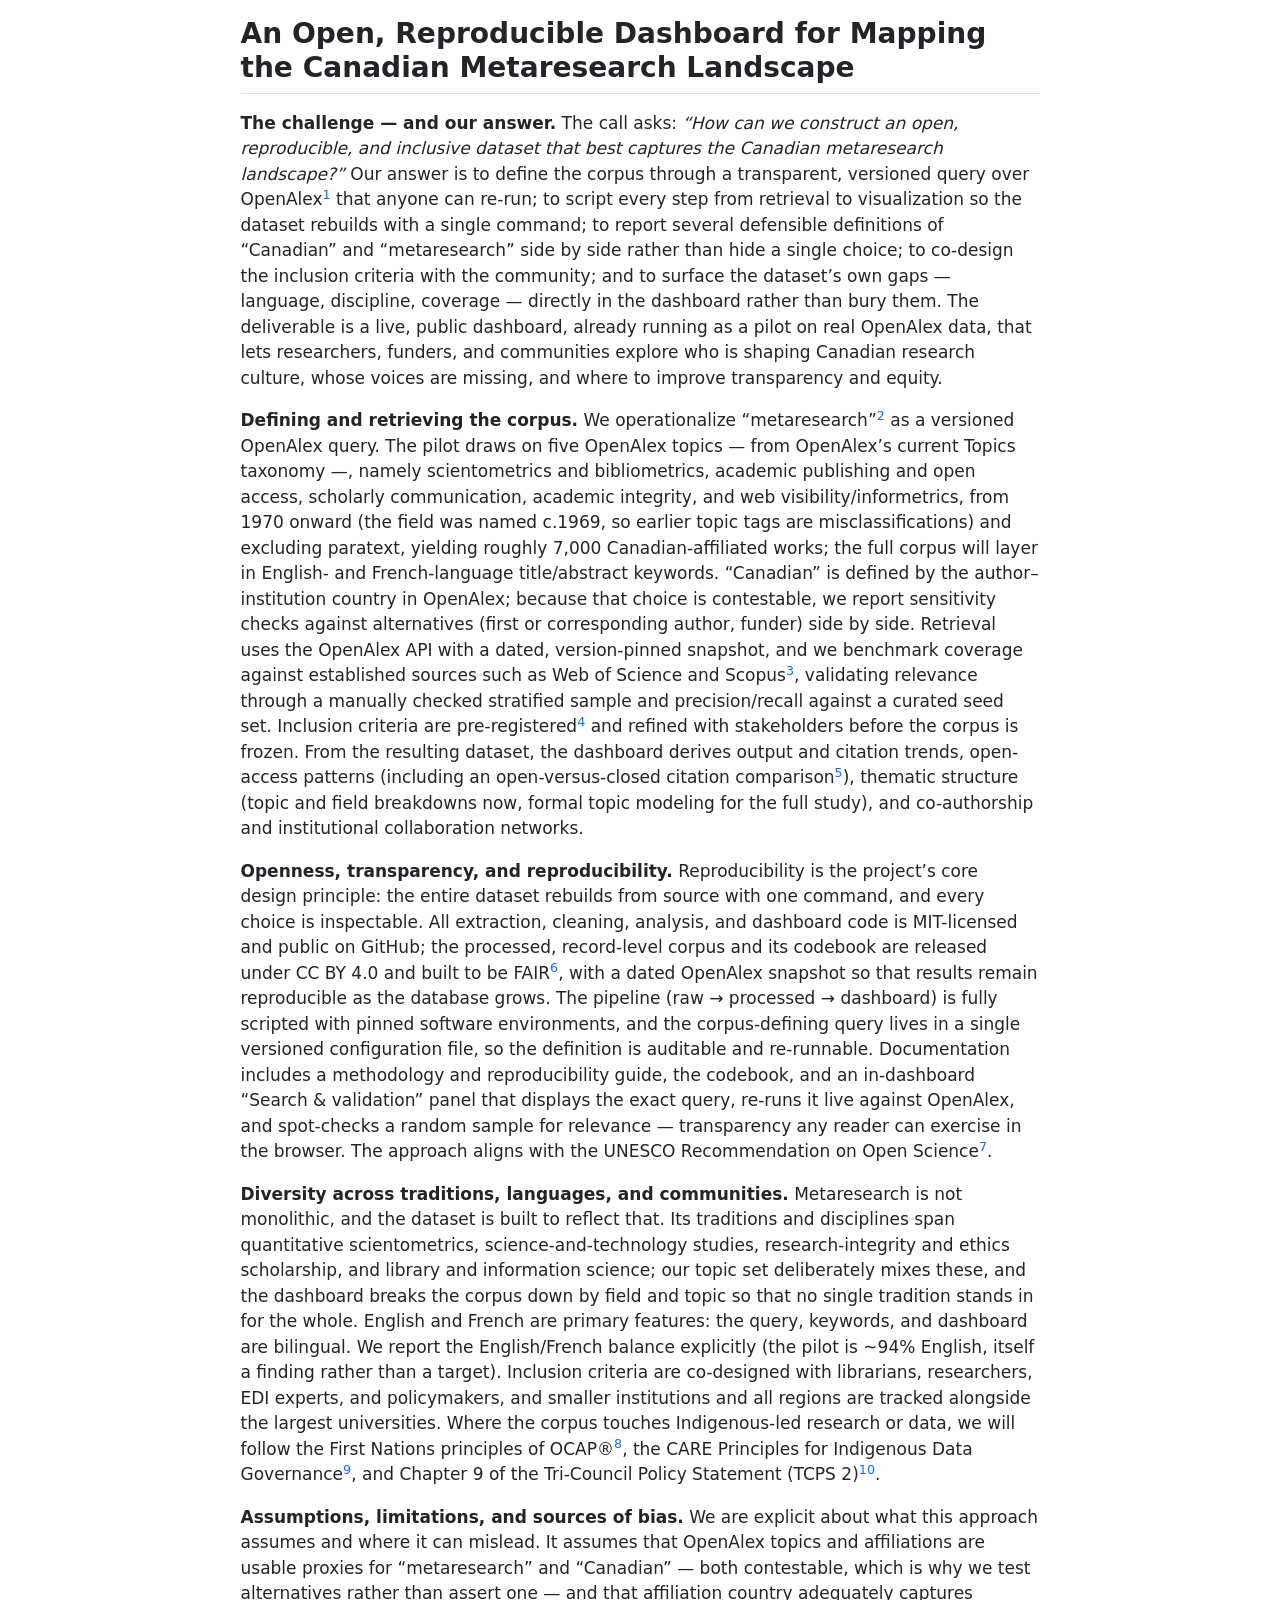
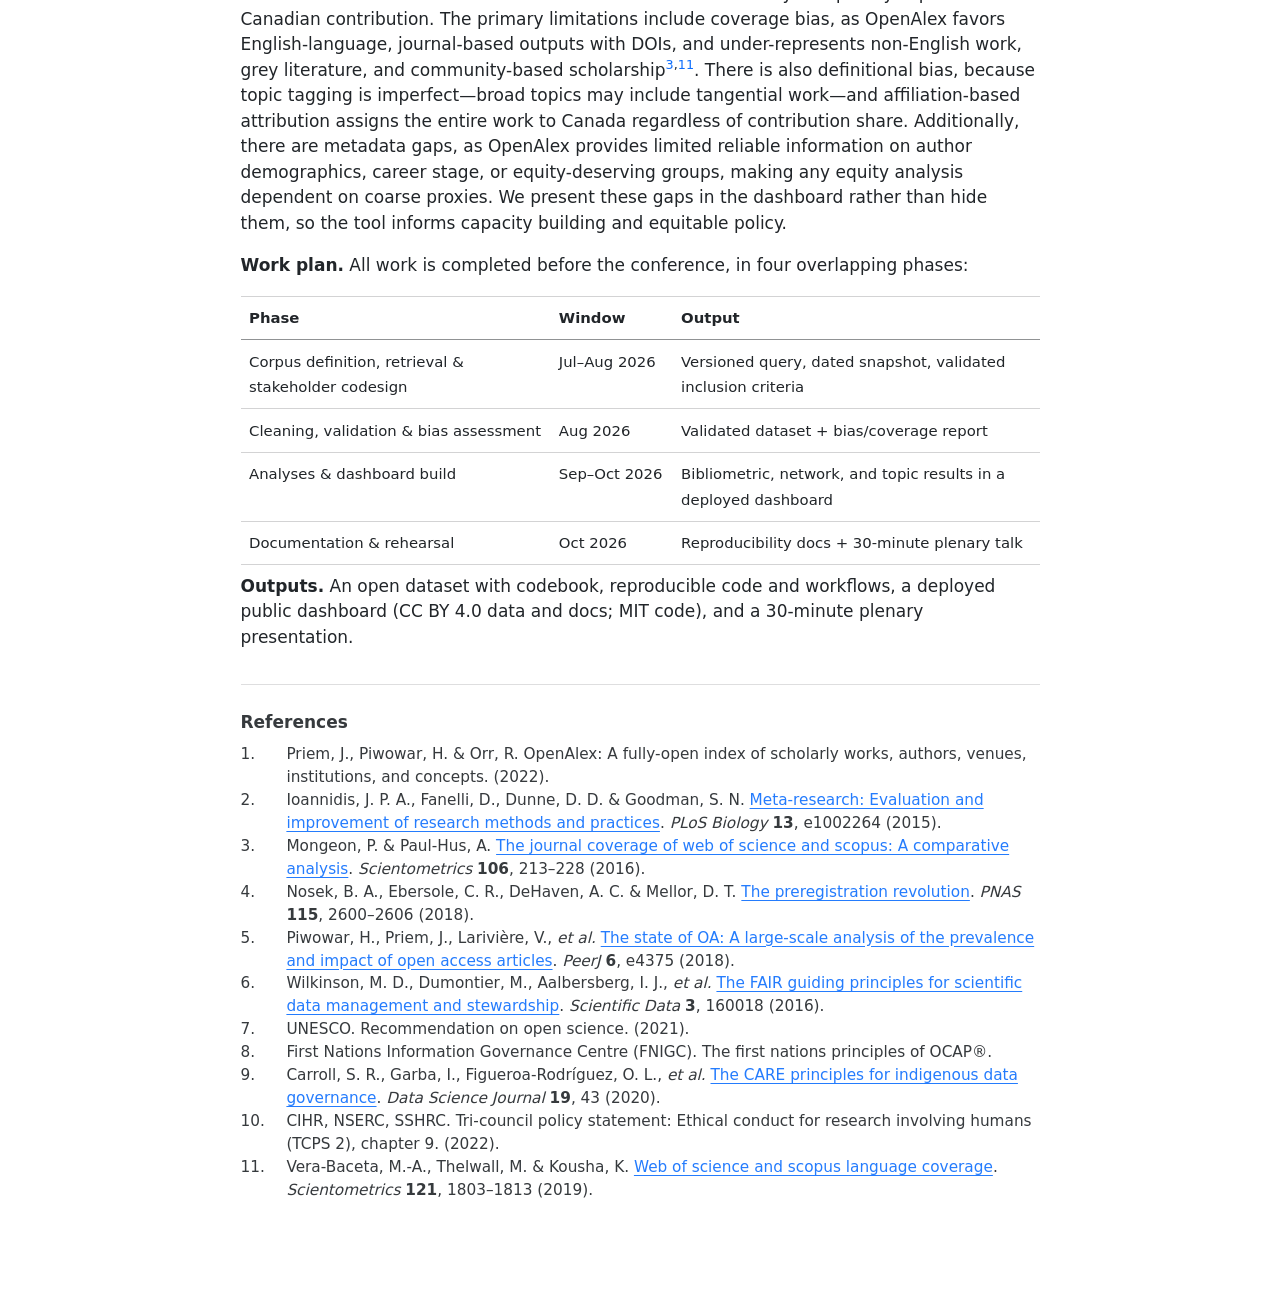
==== commit d6c4dac6: "Update proposal style to Nature CSL and minor text/table styling adjustments" ====
--- a/proposal/proposal.html
+++ b/proposal/proposal.html
@@ -27,6 +27,7 @@
 div.csl-bib-body { }
 div.csl-entry {
   clear: both;
+  margin-bottom: 0em;
 }
 .hanging-indent div.csl-entry {
   margin-left:2em;
@@ -69,90 +70,90 @@
 
 
 
-<section id="an-open-reproducible-dashboard-for-mapping-the-canadian-metaresearch-landscape" class="level1">
-<h1>An Open, Reproducible Dashboard for Mapping the Canadian Metaresearch Landscape</h1>
-<p><strong>The challenge — and our answer.</strong> The call asks: <em>“How can we construct an open, reproducible, and inclusive dataset that best captures the Canadian metaresearch landscape?”</em> Our answer is to define the corpus through a transparent, versioned query over OpenAlex <span class="citation" data-cites="openalex">(<a href="#ref-openalex" role="doc-biblioref">1</a>)</span> that anyone can re-run; to script every step from retrieval to visualization so the dataset rebuilds with a single command; to report several defensible definitions of “Canadian” and “metaresearch” side by side rather than hide a single choice; to co-design the inclusion criteria with the community; and to surface the dataset’s own gaps — language, discipline, coverage — directly in the dashboard rather than bury them. The deliverable is a live, public dashboard, already running as a pilot on real OpenAlex data, that lets researchers, funders, and communities explore who is shaping Canadian research culture, whose voices are missing, and where to improve transparency and equity.</p>
-<p><strong>Defining and retrieving the corpus.</strong> We operationalize “metaresearch” <span class="citation" data-cites="ioannidis2015metaresearch">(<a href="#ref-ioannidis2015metaresearch" role="doc-biblioref">2</a>)</span> as a versioned OpenAlex query. The pilot draws on five OpenAlex topics — from OpenAlex’s current Topics taxonomy — , namely scientometrics and bibliometrics, academic publishing and open access, scholarly communication, academic integrity, and web visibility/informetrics, from 1970 onward (the field was named c.1969, so earlier topic tags are misclassifications) and excluding paratext, yielding roughly 7,000 Canadian-affiliated works; the full corpus will layer in English- and French-language title/abstract keywords. “Canadian” is defined by author–institution country in OpenAlex; because that choice is contestable, we report sensitivity checks against alternatives (first or corresponding author, funder) side by side. Retrieval uses the OpenAlex API with a dated, version-pinned snapshot, and we benchmark coverage against established sources such as Web of Science and Scopus <span class="citation" data-cites="mongeon2016coverage">(<a href="#ref-mongeon2016coverage" role="doc-biblioref">3</a>)</span>, validating relevance through a manually checked stratified sample and precision/recall against a curated seed set. Inclusion criteria are pre-registered <span class="citation" data-cites="nosek2018preregistration">(<a href="#ref-nosek2018preregistration" role="doc-biblioref">4</a>)</span> and refined with stakeholders before the corpus is frozen. From the resulting dataset the dashboard derives output and citation trends, open-access patterns (including an open-versus-closed citation comparison <span class="citation" data-cites="piwowar2018state">(<a href="#ref-piwowar2018state" role="doc-biblioref">5</a>)</span>), thematic structure (topic and field breakdowns now, formal topic modeling for the full study), and co-authorship and institutional collaboration networks.</p>
-<p><strong>Openness, transparency, and reproducibility.</strong> Reproducibility is the project’s core design principle: the entire dataset rebuilds from source with one command, and every choice is inspectable. All extraction, cleaning, analysis, and dashboard code is MIT-licensed and public on GitHub; the processed, record-level corpus and its codebook are released under CC BY 4.0 and built to be FAIR <span class="citation" data-cites="wilkinson2016fair">(<a href="#ref-wilkinson2016fair" role="doc-biblioref">6</a>)</span>, with a dated OpenAlex snapshot so results remain reproducible as the database grows. The pipeline (raw → processed → dashboard) is fully scripted with pinned software environments, and the corpus-defining query lives in a single versioned configuration file, so the definition is auditable and re-runnable. Documentation includes a methodology and reproducibility guide, the codebook, and an in-dashboard “Search &amp; validation” panel that displays the exact query, re-runs it live against OpenAlex, and spot-checks a random sample for relevance — transparency any reader can exercise in the browser. The approach aligns with the UNESCO Recommendation on Open Science <span class="citation" data-cites="unesco2021open">(<a href="#ref-unesco2021open" role="doc-biblioref">7</a>)</span>.</p>
-<p><strong>Diversity across traditions, languages, and communities.</strong> Metaresearch is not monolithic, and the dataset is built to reflect that. Its traditions and disciplines span quantitative scientometrics, science-and-technology studies, research-integrity and ethics scholarship, and library and information science; our topic set deliberately mixes these, and the dashboard breaks the corpus down by field and topic so that no single tradition stands in for the whole. English and French are treated as first-class — the query, keywords, and dashboard are bilingual — and we report the English/French balance explicitly (the pilot is ~94% English, itself a finding rather than a target). Inclusion criteria are co-designed with librarians, researchers, EDI experts, and policymakers, and smaller institutions and all regions are tracked alongside the largest universities. Where the corpus touches Indigenous-led research or data, we follow the First Nations principles of OCAP® <span class="citation" data-cites="fnigc_ocap">(<a href="#ref-fnigc_ocap" role="doc-biblioref">8</a>)</span>, the CARE Principles for Indigenous Data Governance <span class="citation" data-cites="carroll2020care">(<a href="#ref-carroll2020care" role="doc-biblioref">9</a>)</span>, and Chapter 9 of the Tri-Council Policy Statement (TCPS 2) <span class="citation" data-cites="tcps2_2022">(<a href="#ref-tcps2_2022" role="doc-biblioref">10</a>)</span>.</p>
-<p><strong>Assumptions, limitations, and sources of bias.</strong> We are explicit about what this approach assumes and where it can mislead. It assumes that OpenAlex topics and affiliations are usable proxies for “metaresearch” and “Canadian” — both contestable, which is why we test alternatives rather than assert one — and that affiliation country adequately captures Canadian contribution. The main limitations are coverage bias, since OpenAlex favours English-language, journal-based, DOI-bearing outputs and under-represents non-English work, grey literature, and community-based scholarship <span class="citation" data-cites="mongeon2016coverage vera2019language">(<a href="#ref-mongeon2016coverage" role="doc-biblioref">3</a>,<a href="#ref-vera2019language" role="doc-biblioref">11</a>)</span>; definitional bias, since topic tagging is imperfect (broad topics can pull in tangential work) and affiliation-based attribution credits a whole work to Canada regardless of contribution share; and metadata gaps, since OpenAlex carries little reliable information on author demographics, career stage, or equity-deserving groups, so any equity analysis relies on coarse proxies. We surface these gaps in the dashboard rather than hide them, so the tool informs capacity building and equitable policy.</p>
+<section id="an-open-reproducible-dashboard-for-mapping-the-canadian-metaresearch-landscape" class="level2">
+<h2 class="anchored" data-anchor-id="an-open-reproducible-dashboard-for-mapping-the-canadian-metaresearch-landscape">An Open, Reproducible Dashboard for Mapping the Canadian Metaresearch Landscape</h2>
+<p><strong>The challenge — and our answer.</strong> The call asks: <em>“How can we construct an open, reproducible, and inclusive dataset that best captures the Canadian metaresearch landscape?”</em> Our answer is to define the corpus through a transparent, versioned query over OpenAlex<span class="citation" data-cites="openalex"><sup><a href="#ref-openalex" role="doc-biblioref">1</a></sup></span> that anyone can re-run; to script every step from retrieval to visualization so the dataset rebuilds with a single command; to report several defensible definitions of “Canadian” and “metaresearch” side by side rather than hide a single choice; to co-design the inclusion criteria with the community; and to surface the dataset’s own gaps — language, discipline, coverage — directly in the dashboard rather than bury them. The deliverable is a live, public dashboard, already running as a pilot on real OpenAlex data, that lets researchers, funders, and communities explore who is shaping Canadian research culture, whose voices are missing, and where to improve transparency and equity.</p>
+<p><strong>Defining and retrieving the corpus.</strong> We operationalize “metaresearch”<span class="citation" data-cites="ioannidis2015metaresearch"><sup><a href="#ref-ioannidis2015metaresearch" role="doc-biblioref">2</a></sup></span> as a versioned OpenAlex query. The pilot draws on five OpenAlex topics — from OpenAlex’s current Topics taxonomy —, namely scientometrics and bibliometrics, academic publishing and open access, scholarly communication, academic integrity, and web visibility/informetrics, from 1970 onward (the field was named c.1969, so earlier topic tags are misclassifications) and excluding paratext, yielding roughly 7,000 Canadian-affiliated works; the full corpus will layer in English- and French-language title/abstract keywords. “Canadian” is defined by the author–institution country in OpenAlex; because that choice is contestable, we report sensitivity checks against alternatives (first or corresponding author, funder) side by side. Retrieval uses the OpenAlex API with a dated, version-pinned snapshot, and we benchmark coverage against established sources such as Web of Science and Scopus<span class="citation" data-cites="mongeon2016coverage"><sup><a href="#ref-mongeon2016coverage" role="doc-biblioref">3</a></sup></span>, validating relevance through a manually checked stratified sample and precision/recall against a curated seed set. Inclusion criteria are pre-registered<span class="citation" data-cites="nosek2018preregistration"><sup><a href="#ref-nosek2018preregistration" role="doc-biblioref">4</a></sup></span> and refined with stakeholders before the corpus is frozen. From the resulting dataset, the dashboard derives output and citation trends, open-access patterns (including an open-versus-closed citation comparison<span class="citation" data-cites="piwowar2018state"><sup><a href="#ref-piwowar2018state" role="doc-biblioref">5</a></sup></span>), thematic structure (topic and field breakdowns now, formal topic modeling for the full study), and co-authorship and institutional collaboration networks.</p>
+<p><strong>Openness, transparency, and reproducibility.</strong> Reproducibility is the project’s core design principle: the entire dataset rebuilds from source with one command, and every choice is inspectable. All extraction, cleaning, analysis, and dashboard code is MIT-licensed and public on GitHub; the processed, record-level corpus and its codebook are released under CC BY 4.0 and built to be FAIR<span class="citation" data-cites="wilkinson2016fair"><sup><a href="#ref-wilkinson2016fair" role="doc-biblioref">6</a></sup></span>, with a dated OpenAlex snapshot so that results remain reproducible as the database grows. The pipeline (raw → processed → dashboard) is fully scripted with pinned software environments, and the corpus-defining query lives in a single versioned configuration file, so the definition is auditable and re-runnable. Documentation includes a methodology and reproducibility guide, the codebook, and an in-dashboard “Search &amp; validation” panel that displays the exact query, re-runs it live against OpenAlex, and spot-checks a random sample for relevance — transparency any reader can exercise in the browser. The approach aligns with the UNESCO Recommendation on Open Science<span class="citation" data-cites="unesco2021open"><sup><a href="#ref-unesco2021open" role="doc-biblioref">7</a></sup></span>.</p>
+<p><strong>Diversity across traditions, languages, and communities.</strong> Metaresearch is not monolithic, and the dataset is built to reflect that. Its traditions and disciplines span quantitative scientometrics, science-and-technology studies, research-integrity and ethics scholarship, and library and information science; our topic set deliberately mixes these, and the dashboard breaks the corpus down by field and topic so that no single tradition stands in for the whole. English and French are primary features: the query, keywords, and dashboard are bilingual. We report the English/French balance explicitly (the pilot is ~94% English, itself a finding rather than a target). Inclusion criteria are co-designed with librarians, researchers, EDI experts, and policymakers, and smaller institutions and all regions are tracked alongside the largest universities. Where the corpus touches Indigenous-led research or data, we will follow the First Nations principles of OCAP®<span class="citation" data-cites="fnigc_ocap"><sup><a href="#ref-fnigc_ocap" role="doc-biblioref">8</a></sup></span>, the CARE Principles for Indigenous Data Governance<span class="citation" data-cites="carroll2020care"><sup><a href="#ref-carroll2020care" role="doc-biblioref">9</a></sup></span>, and Chapter 9 of the Tri-Council Policy Statement (TCPS 2)<span class="citation" data-cites="tcps2_2022"><sup><a href="#ref-tcps2_2022" role="doc-biblioref">10</a></sup></span>.</p>
+<p><strong>Assumptions, limitations, and sources of bias.</strong> We are explicit about what this approach assumes and where it can mislead. It assumes that OpenAlex topics and affiliations are usable proxies for “metaresearch” and “Canadian” — both contestable, which is why we test alternatives rather than assert one — and that affiliation country adequately captures Canadian contribution. The primary limitations include coverage bias, as OpenAlex favors English-language, journal-based outputs with DOIs, and under-represents non-English work, grey literature, and community-based scholarship<span class="citation" data-cites="mongeon2016coverage vera2019language"><sup><a href="#ref-mongeon2016coverage" role="doc-biblioref">3</a>,<a href="#ref-vera2019language" role="doc-biblioref">11</a></sup></span>. There is also definitional bias, because topic tagging is imperfect—broad topics may include tangential work—and affiliation-based attribution assigns the entire work to Canada regardless of contribution share. Additionally, there are metadata gaps, as OpenAlex provides limited reliable information on author demographics, career stage, or equity-deserving groups, making any equity analysis dependent on coarse proxies. We present these gaps in the dashboard rather than hide them, so the tool informs capacity building and equitable policy.</p>
 <p><strong>Work plan.</strong> All work is completed before the conference, in four overlapping phases:</p>
 <table class="caption-top table">
 <colgroup>
-<col style="width: 40%">
-<col style="width: 9%">
-<col style="width: 50%">
+<col style="width: 38%">
+<col style="width: 15%">
+<col style="width: 45%">
 </colgroup>
 <thead>
 <tr class="header">
-<th>Phase</th>
-<th>Window</th>
-<th>Output</th>
+<th><small>Phase</small></th>
+<th><small>Window</small></th>
+<th><small>Output</small></th>
 </tr>
 </thead>
 <tbody>
 <tr class="odd">
-<td>Corpus definition, retrieval &amp; stakeholder codesign</td>
-<td>Jul–Aug 2026</td>
-<td>Versioned query, dated snapshot, validated inclusion criteria</td>
+<td><small>Corpus definition, retrieval &amp; stakeholder codesign</small></td>
+<td><small>Jul–Aug 2026</small></td>
+<td><small>Versioned query, dated snapshot, validated inclusion criteria</small></td>
 </tr>
 <tr class="even">
-<td>Cleaning, validation &amp; bias assessment</td>
-<td>Aug 2026</td>
-<td>Validated dataset + bias/coverage report</td>
+<td><small>Cleaning, validation &amp; bias assessment</small></td>
+<td><small>Aug 2026</small></td>
+<td><small>Validated dataset + bias/coverage report</small></td>
 </tr>
 <tr class="odd">
-<td>Analyses &amp; dashboard build</td>
-<td>Sep–Oct 2026</td>
-<td>Bibliometric, network, and topic results in a deployed dashboard</td>
+<td><small>Analyses &amp; dashboard build</small></td>
+<td><small>Sep–Oct 2026</small></td>
+<td><small>Bibliometric, network, and topic results in a deployed dashboard</small></td>
 </tr>
 <tr class="even">
-<td>Documentation &amp; rehearsal</td>
-<td>Oct 2026</td>
-<td>Reproducibility docs + 30-minute plenary talk</td>
+<td><small>Documentation &amp; rehearsal</small></td>
+<td><small>Oct 2026</small></td>
+<td><small>Reproducibility docs + 30-minute plenary talk</small></td>
 </tr>
 </tbody>
 </table>
 <p><strong>Outputs.</strong> An open dataset with codebook, reproducible code and workflows, a deployed public dashboard (CC BY 4.0 data and docs; MIT code), and a 30-minute plenary presentation.</p>
+</section>
 <section id="references" class="level2 unnumbered">
 
 
 </section>
-</section>
-
-<div id="quarto-appendix" class="default"><section class="quarto-appendix-contents" role="doc-bibliography" id="quarto-bibliography"><h2 class="anchored quarto-appendix-heading">References</h2><div id="refs" class="references csl-bib-body" role="list">
+
+<div id="quarto-appendix" class="default"><section class="quarto-appendix-contents" role="doc-bibliography" id="quarto-bibliography"><h2 class="anchored quarto-appendix-heading">References</h2><div id="refs" class="references csl-bib-body" data-entry-spacing="0" data-line-spacing="2" role="list">
 <div id="ref-openalex" class="csl-entry" role="listitem">
-<div class="csl-left-margin">1. </div><div class="csl-right-inline">Priem J, Piwowar H, Orr R. OpenAlex: A fully-open index of scholarly works, authors, venues, institutions, and concepts. <a href="https://arxiv.org/abs/2205.01833" class="uri">https://arxiv.org/abs/2205.01833</a>; 2022.</div>
+<div class="csl-left-margin">1. </div><div class="csl-right-inline">Priem, J., Piwowar, H. &amp; Orr, R. OpenAlex: A fully-open index of scholarly works, authors, venues, institutions, and concepts. (2022).</div>
 </div>
 <div id="ref-ioannidis2015metaresearch" class="csl-entry" role="listitem">
-<div class="csl-left-margin">2. </div><div class="csl-right-inline">Ioannidis JPA, Fanelli D, Dunne DD, Goodman SN. Meta-research: Evaluation and improvement of research methods and practices. PLoS Biology. 2015;13(10):e1002264. doi:<a href="https://doi.org/10.1371/journal.pbio.1002264">10.1371/journal.pbio.1002264</a></div>
+<div class="csl-left-margin">2. </div><div class="csl-right-inline">Ioannidis, J. P. A., Fanelli, D., Dunne, D. D. &amp; Goodman, S. N. <a href="https://doi.org/10.1371/journal.pbio.1002264">Meta-research: Evaluation and improvement of research methods and practices</a>. <em>PLoS Biology</em> <strong>13</strong>, e1002264 (2015).</div>
 </div>
 <div id="ref-mongeon2016coverage" class="csl-entry" role="listitem">
-<div class="csl-left-margin">3. </div><div class="csl-right-inline">Mongeon P, Paul-Hus A. The journal coverage of web of science and scopus: A comparative analysis. Scientometrics. 2016;106:213–28. doi:<a href="https://doi.org/10.1007/s11192-015-1765-5">10.1007/s11192-015-1765-5</a></div>
+<div class="csl-left-margin">3. </div><div class="csl-right-inline">Mongeon, P. &amp; Paul-Hus, A. <a href="https://doi.org/10.1007/s11192-015-1765-5">The journal coverage of web of science and scopus: A comparative analysis</a>. <em>Scientometrics</em> <strong>106</strong>, 213–228 (2016).</div>
 </div>
 <div id="ref-nosek2018preregistration" class="csl-entry" role="listitem">
-<div class="csl-left-margin">4. </div><div class="csl-right-inline">Nosek BA, Ebersole CR, DeHaven AC, Mellor DT. The preregistration revolution. PNAS. 2018;115(11):2600–6. doi:<a href="https://doi.org/10.1073/pnas.1708274114">10.1073/pnas.1708274114</a></div>
+<div class="csl-left-margin">4. </div><div class="csl-right-inline">Nosek, B. A., Ebersole, C. R., DeHaven, A. C. &amp; Mellor, D. T. <a href="https://doi.org/10.1073/pnas.1708274114">The preregistration revolution</a>. <em>PNAS</em> <strong>115</strong>, 2600–2606 (2018).</div>
 </div>
 <div id="ref-piwowar2018state" class="csl-entry" role="listitem">
-<div class="csl-left-margin">5. </div><div class="csl-right-inline"><span class="nocase">Piwowar H, Priem J, Larivière V, et al.</span> The state of OA: A large-scale analysis of the prevalence and impact of open access articles. PeerJ. 2018;6:e4375. doi:<a href="https://doi.org/10.7717/peerj.4375">10.7717/peerj.4375</a></div>
+<div class="csl-left-margin">5. </div><div class="csl-right-inline"><span class="nocase">Piwowar, H., Priem, J., Larivière, V., <em>et al.</em></span> <a href="https://doi.org/10.7717/peerj.4375">The state of OA: A large-scale analysis of the prevalence and impact of open access articles</a>. <em>PeerJ</em> <strong>6</strong>, e4375 (2018).</div>
 </div>
 <div id="ref-wilkinson2016fair" class="csl-entry" role="listitem">
-<div class="csl-left-margin">6. </div><div class="csl-right-inline"><span class="nocase">Wilkinson MD, Dumontier M, Aalbersberg IJ, et al.</span> The FAIR guiding principles for scientific data management and stewardship. Scientific Data. 2016;3:160018. doi:<a href="https://doi.org/10.1038/sdata.2016.18">10.1038/sdata.2016.18</a></div>
+<div class="csl-left-margin">6. </div><div class="csl-right-inline"><span class="nocase">Wilkinson, M. D., Dumontier, M., Aalbersberg, I. J., <em>et al.</em></span> <a href="https://doi.org/10.1038/sdata.2016.18">The FAIR guiding principles for scientific data management and stewardship</a>. <em>Scientific Data</em> <strong>3</strong>, 160018 (2016).</div>
 </div>
 <div id="ref-unesco2021open" class="csl-entry" role="listitem">
-<div class="csl-left-margin">7. </div><div class="csl-right-inline">UNESCO. Recommendation on open science. <a href="https://doi.org/10.54677/MNMH8546" class="uri">https://doi.org/10.54677/MNMH8546</a>; 2021.</div>
+<div class="csl-left-margin">7. </div><div class="csl-right-inline">UNESCO. Recommendation on open science. (2021).</div>
 </div>
 <div id="ref-fnigc_ocap" class="csl-entry" role="listitem">
-<div class="csl-left-margin">8. </div><div class="csl-right-inline">First Nations Information Governance Centre (FNIGC). The first nations principles of OCAP®. <a href="https://fnigc.ca/ocap-training/" class="uri">https://fnigc.ca/ocap-training/</a>.</div>
+<div class="csl-left-margin">8. </div><div class="csl-right-inline">First Nations Information Governance Centre (FNIGC). The first nations principles of OCAP®.</div>
 </div>
 <div id="ref-carroll2020care" class="csl-entry" role="listitem">
-<div class="csl-left-margin">9. </div><div class="csl-right-inline"><span class="nocase">Carroll SR, Garba I, Figueroa-Rodrı́guez OL, et al.</span> The CARE principles for indigenous data governance. Data Science Journal. 2020;19(1):43. doi:<a href="https://doi.org/10.5334/dsj-2020-043">10.5334/dsj-2020-043</a></div>
+<div class="csl-left-margin">9. </div><div class="csl-right-inline"><span class="nocase">Carroll, S. R., Garba, I., Figueroa-Rodrı́guez, O. L., <em>et al.</em></span> <a href="https://doi.org/10.5334/dsj-2020-043">The CARE principles for indigenous data governance</a>. <em>Data Science Journal</em> <strong>19</strong>, 43 (2020).</div>
 </div>
 <div id="ref-tcps2_2022" class="csl-entry" role="listitem">
-<div class="csl-left-margin">10. </div><div class="csl-right-inline">CIHR, NSERC, SSHRC. Tri-council policy statement: Ethical conduct for research involving humans (TCPS 2), chapter 9. <a href="https://ethics.gc.ca/eng/policy-politique_tcps2-eptc2_2022.html" class="uri">https://ethics.gc.ca/eng/policy-politique_tcps2-eptc2_2022.html</a>; 2022.</div>
+<div class="csl-left-margin">10. </div><div class="csl-right-inline">CIHR, NSERC, SSHRC. Tri-council policy statement: Ethical conduct for research involving humans (TCPS 2), chapter 9. (2022).</div>
 </div>
 <div id="ref-vera2019language" class="csl-entry" role="listitem">
-<div class="csl-left-margin">11. </div><div class="csl-right-inline">Vera-Baceta MA, Thelwall M, Kousha K. Web of science and scopus language coverage. Scientometrics. 2019;121:1803–13. doi:<a href="https://doi.org/10.1007/s11192-019-03264-z">10.1007/s11192-019-03264-z</a></div>
+<div class="csl-left-margin">11. </div><div class="csl-right-inline">Vera-Baceta, M.-A., Thelwall, M. &amp; Kousha, K. <a href="https://doi.org/10.1007/s11192-019-03264-z">Web of science and scopus language coverage</a>. <em>Scientometrics</em> <strong>121</strong>, 1803–1813 (2019).</div>
 </div>
 </div></section></div></main>
 <!-- /main column -->
